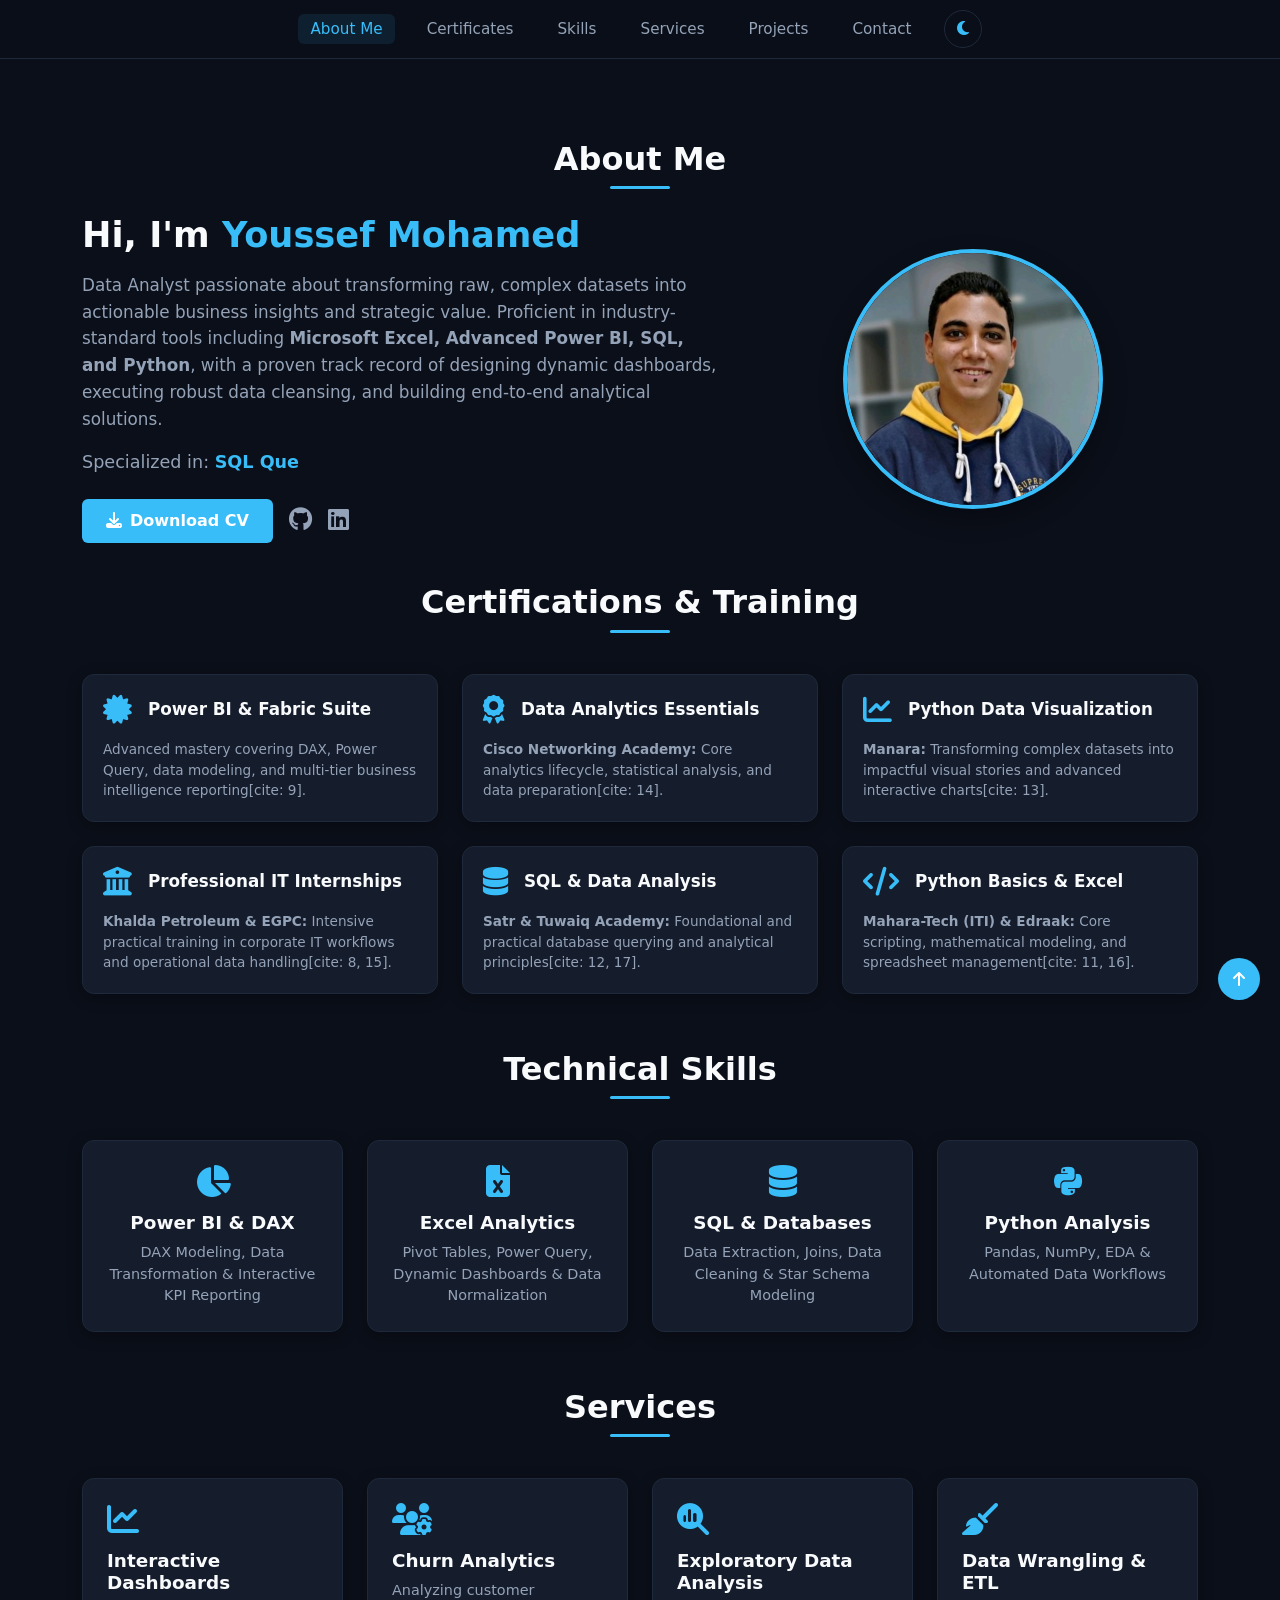
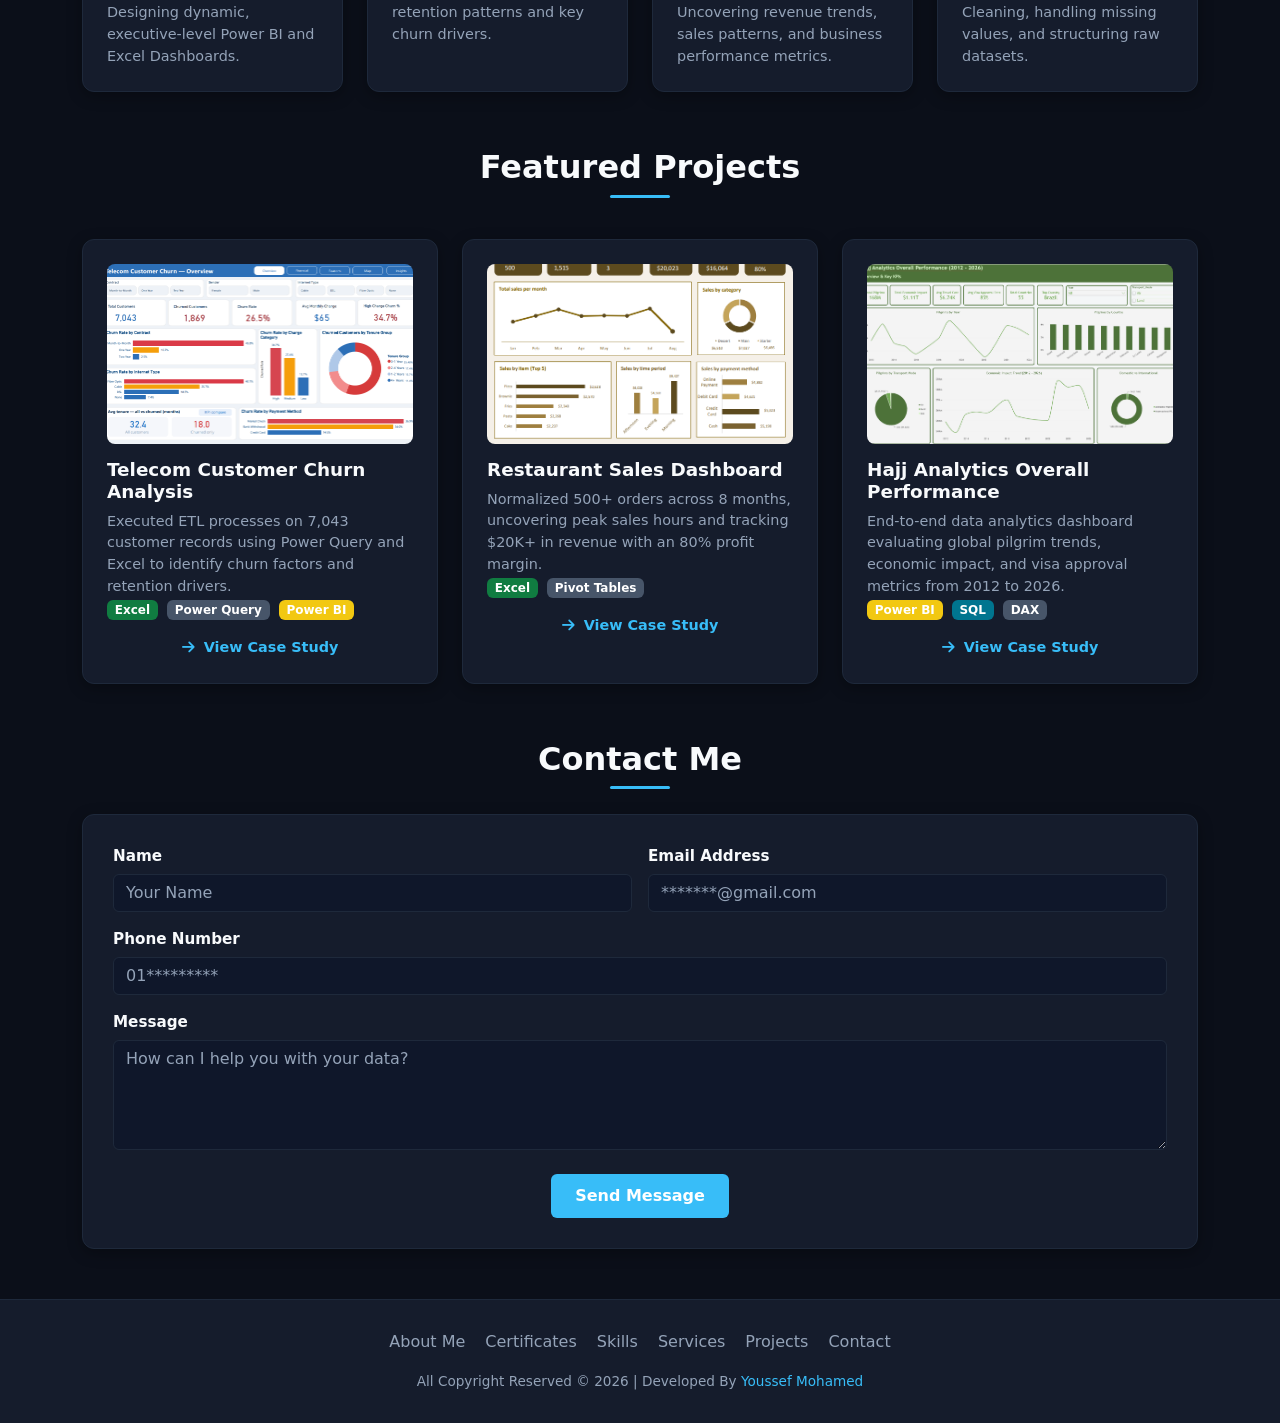
==== index.html @ 967042ee "Update index.html" ====
<!DOCTYPE html>
<html lang="en">
<head>
    <meta charset="UTF-8">
    <meta name="viewport" content="width=device-width, initial-scale=1.0">
    <title>Youssef Mohamed | Data Analyst Portfolio</title>
    <link rel="stylesheet" href="style.css">
    <link rel="stylesheet" href="all.min-new.css">
    <link rel='stylesheet' href='https://cdnjs.cloudflare.com/ajax/libs/bootstrap/5.3.3/css/bootstrap.min.css'>
    <link rel='stylesheet' href='https://cdnjs.cloudflare.com/ajax/libs/font-awesome/6.5.2/css/all.min.css'>
    <link rel="preconnect" href="https://fonts.googleapis.com">
    <link rel="preconnect" href="https://fonts.gstatic.com" crossorigin>
    <link href="https://fonts.googleapis.com/css2?family=Poppins:wght@300;400;600;700&family=Ubuntu:wght@400;500;700&display=swap" rel="stylesheet">
    <link rel="icon" href="images/youssef.jpg">
    <link href="https://unpkg.com/aos@2.3.1/dist/aos.css" rel="stylesheet">
</head>
<body>
    <div class="loading">
        <div class="spinner"></div>
    </div>
    
    <a id="scroll_top" href="#!"><i class="fa-solid fa-arrow-up"></i></a>

    <nav class="nav-header">
        <div class="nav-container">
            <ul>
                <li><a href="#who_am_i_text" class="active who_am_i">About Me</a></li>
                <li><a href="#certificates_text" class="cert_nav">Certificates</a></li>
                <li><a href="#skills_text" class="skills_nav">Skills</a></li>
                <li><a href="#services_text" class="services">Services</a></li>
                <li><a href="#projects_text" class="projects_nav">Projects</a></li>
                <li><a href="#contact_text" class="contact">Contact</a></li>
                <li>
                    <button id="theme-toggle" class="theme-toggle-btn" aria-label="Toggle Theme">
                        <i class="fa-solid fa-moon" id="theme-icon"></i>
                    </button>
                </li>
            </ul>
        </div>
    </nav>

    <div class="container main-content">
        <h2 class="heading_text" id="who_am_i_text" data-aos="fade-down">About Me</h2> 
        <div class="row main align-items-center my-4">
            <div class="col-lg-7 col-md-6" data-aos="fade-right">
                <h3 class="hero-title">Hi, I'm <span class="highlight">Youssef Mohamed</span></h3>
                <p class="hero-desc">
                    Data Analyst passionate about transforming raw, complex datasets into actionable business insights and strategic value. 
                    Proficient in industry-standard tools including <strong>Microsoft Excel, Advanced Power BI, SQL, and Python</strong>, with a proven track record of designing dynamic dashboards, executing robust data cleansing, and building end-to-end analytical solutions.
                </p>
                <div class="typing-container mb-4">
                    <span>Specialized in: </span><span class="TypedText"></span><span class="TypeCursor">&nbsp;</span>
                </div>

                <div class="d-flex align-items-center gap-3 flex-wrap">
                    <a href="Files/Youssef_Mohamed_Data_Analyst_CV.pdf" download class="submit-btn text-decoration-none d-inline-block text-center">
                        <i class="fa-solid fa-download me-2"></i>Download CV
                    </a>
                    <a href="https://github.com/Youssefmohamed18" target="_blank" class="social-link-btn" title="GitHub Profile">
                        <i class="fa-brands fa-github fs-4"></i>
                    </a>
                    <a href="https://www.linkedin.com/in/youssef-mohamed00/" target="_blank" class="social-link-btn" title="LinkedIn Profile">
                        <i class="fa-brands fa-linkedin fs-4"></i>
                    </a>
                </div>
            </div>
            <div class="col-lg-5 col-md-6 text-center mt-4 mt-md-0" data-aos="fade-left">
                <div class="profile-img-container">
                    <img src="images/youssef.jpg" alt="Youssef Mohamed - Data Analyst" class="profile-img">
                </div>
            </div>
        </div>

        <!-- Certifications & Training Section -->
        <h2 class="heading_text" id="certificates_text" data-aos="fade-down">Certifications & Training</h2>
        <div class="row cert_section g-4 py-3" data-aos="fade-up">
            <div class="col-md-4 col-sm-6">
                <div class="custom-card cert-card">
                    <div class="d-flex align-items-center mb-3">
                        <i class="fa-solid fa-certificate cert-icon me-3"></i>
                        <h4 class="m-0">Power BI & Fabric Suite</h4>
                    </div>
                    <p>Advanced mastery covering DAX, Power Query, data modeling, and multi-tier business intelligence reporting[cite: 9].</p>
                </div>
            </div>
            <div class="col-md-4 col-sm-6">
                <div class="custom-card cert-card">
                    <div class="d-flex align-items-center mb-3">
                        <i class="fa-solid fa-award cert-icon me-3"></i>
                        <h4 class="m-0">Data Analytics Essentials</h4>
                    </div>
                    <p><strong>Cisco Networking Academy:</strong> Core analytics lifecycle, statistical analysis, and data preparation[cite: 14].</p>
                </div>
            </div>
            <div class="col-md-4 col-sm-6">
                <div class="custom-card cert-card">
                    <div class="d-flex align-items-center mb-3">
                        <i class="fa-solid fa-chart-line cert-icon me-3"></i>
                        <h4 class="m-0">Python Data Visualization</h4>
                    </div>
                    <p><strong>Manara:</strong> Transforming complex datasets into impactful visual stories and advanced interactive charts[cite: 13].</p>
                </div>
            </div>
            <div class="col-md-4 col-sm-6">
                <div class="custom-card cert-card">
                    <div class="d-flex align-items-center mb-3">
                        <i class="fa-solid fa-building-columns cert-icon me-3"></i>
                        <h4 class="m-0">Professional IT Internships</h4>
                    </div>
                    <p><strong>Khalda Petroleum & EGPC:</strong> Intensive practical training in corporate IT workflows and operational data handling[cite: 8, 15].</p>
                </div>
            </div>
            <div class="col-md-4 col-sm-6">
                <div class="custom-card cert-card">
                    <div class="d-flex align-items-center mb-3">
                        <i class="fa-solid fa-database cert-icon me-3"></i>
                        <h4 class="m-0">SQL & Data Analysis</h4>
                    </div>
                    <p><strong>Satr & Tuwaiq Academy:</strong> Foundational and practical database querying and analytical principles[cite: 12, 17].</p>
                </div>
            </div>
            <div class="col-md-4 col-sm-6">
                <div class="custom-card cert-card">
                    <div class="d-flex align-items-center mb-3">
                        <i class="fa-solid fa-code cert-icon me-3"></i>
                        <h4 class="m-0">Python Basics & Excel</h4>
                    </div>
                    <p><strong>Mahara-Tech (ITI) & Edraak:</strong> Core scripting, mathematical modeling, and spreadsheet management[cite: 11, 16].</p>
                </div>
            </div>
        </div>

        <h2 class="heading_text" id="skills_text" data-aos="fade-down">Technical Skills</h2>
        <div class="row skills_section g-4 py-3" data-aos="fade-up">
            <div class="col-md-3 col-sm-6">
                <div class="custom-card skill-card text-center">
                    <i class="fa-solid fa-chart-pie skill-icon powerbi-icon"></i>
                    <h4>Power BI & DAX</h4>
                    <p>DAX Modeling, Data Transformation & Interactive KPI Reporting</p>
                </div>
            </div>
            <div class="col-md-3 col-sm-6">
                <div class="custom-card skill-card text-center">
                    <i class="fa-solid fa-file-excel skill-icon excel-icon"></i>
                    <h4>Excel Analytics</h4>
                    <p>Pivot Tables, Power Query, Dynamic Dashboards & Data Normalization</p>
                </div>
            </div>
            <div class="col-md-3 col-sm-6">
                <div class="custom-card skill-card text-center">
                    <i class="fa-solid fa-database skill-icon sql-icon"></i>
                    <h4>SQL & Databases</h4>
                    <p>Data Extraction, Joins, Data Cleaning & Star Schema Modeling</p>
                </div>
            </div>
            <div class="col-md-3 col-sm-6">
                <div class="custom-card skill-card text-center">
                    <i class="fa-brands fa-python skill-icon python-icon"></i>
                    <h4>Python Analysis</h4>
                    <p>Pandas, NumPy, EDA & Automated Data Workflows</p>
                </div>
            </div>
        </div>

        <h2 class="heading_text" id="services_text" data-aos="fade-down">Services</h2>
        <div class="row services_section g-4 py-3" data-aos="fade-up">
            <div class="col-md-6 col-lg-3">
                <div class="custom-card service-card">
                    <i class="fa-solid fa-chart-line service-icon"></i>
                    <h4>Interactive Dashboards</h4>
                    <p>Designing dynamic, executive-level Power BI and Excel Dashboards.</p>
                </div>
            </div>
            <div class="col-md-6 col-lg-3">
                <div class="custom-card service-card">
                    <i class="fa-solid fa-users-gear service-icon"></i>
                    <h4>Churn Analytics</h4>
                    <p>Analyzing customer retention patterns and key churn drivers.</p>
                </div>
            </div>
            <div class="col-md-6 col-lg-3">
                <div class="custom-card service-card">
                    <i class="fa-solid fa-magnifying-glass-chart service-icon"></i>
                    <h4>Exploratory Data Analysis</h4>
                    <p>Uncovering revenue trends, sales patterns, and business performance metrics.</p>
                </div>
            </div>
            <div class="col-md-6 col-lg-3">
                <div class="custom-card service-card">
                    <i class="fa-solid fa-broom service-icon"></i>
                    <h4>Data Wrangling & ETL</h4>
                    <p>Cleaning, handling missing values, and structuring raw datasets.</p>
                </div>
            </div>
        </div>

        <h2 class="heading_text" id="projects_text" data-aos="fade-down">Featured Projects</h2>
        <div class="row projects-container g-4 py-3" data-aos="fade-up">
            <!-- Project 1 -->
            <div class="col-lg-4 col-md-6">
                <div class="custom-card project-card">
                    <div class="project-img-box">
                        <img src="images/Telecom_Dashboard_PowerBI.png" alt="Telecom Churn Dashboard" class="project-img">
                    </div>
                    <div class="project-body">
                        <h4>Telecom Customer Churn Analysis</h4>
                        <p>Executed ETL processes on 7,043 customer records using Power Query and Excel to identify churn factors and retention drivers.</p>
                        <div class="tags mb-3">
                            <span class="badge bg-excel">Excel</span>
                            <span class="badge bg-tech">Power Query</span>
                            <span class="badge bg-powerbi">Power BI</span>
                        </div>
                        <a href="project-telecom.html" class="btn-project w-100 text-center d-block">
                            <i class="fa-solid fa-arrow-right me-1"></i> View Case Study
                        </a>
                    </div>
                </div>
            </div>
            <!-- Project 2 -->
            <div class="col-lg-4 col-md-6">
                <div class="custom-card project-card">
                    <div class="project-img-box">
                        <img src="images/Restaurant_dashboard.png" alt="Restaurant Sales Optimization" class="project-img">
                    </div>
                    <div class="project-body">
                        <h4>Restaurant Sales Dashboard</h4>
                        <p>Normalized 500+ orders across 8 months, uncovering peak sales hours and tracking $20K+ in revenue with an 80% profit margin.</p>
                        <div class="tags mb-3">
                            <span class="badge bg-excel">Excel</span>
                            <span class="badge bg-tech">Pivot Tables</span>
                        </div>
                        <a href="project-restaurant.html" class="btn-project w-100 text-center d-block">
                            <i class="fa-solid fa-arrow-right me-1"></i> View Case Study
                        </a>
                    </div>
                </div>
            </div>
            <!-- Project 3 -->
            <div class="col-lg-4 col-md-6">
                <div class="custom-card project-card">
                    <div class="project-img-box">
                        <img src="images/Overview_Page.png" alt="Hajj Analytics Dashboard" class="project-img">
                    </div>
                    <div class="project-body">
                        <h4>Hajj Analytics Overall Performance</h4>
                        <p>End-to-end data analytics dashboard evaluating global pilgrim trends, economic impact, and visa approval metrics from 2012 to 2026.</p>
                        <div class="tags mb-3">
                            <span class="badge bg-powerbi">Power BI</span>
                            <span class="badge bg-sql">SQL</span>
                            <span class="badge bg-tech">DAX</span>
                        </div>
                        <a href="project-hajj.html" class="btn-project w-100 text-center d-block">
                            <i class="fa-solid fa-arrow-right me-1"></i> View Case Study
                        </a>
                    </div>
                </div>
            </div>
        </div>

        <h2 class="heading_text" id="contact_text" data-aos="fade-down">Contact Me</h2>
        <div class="contact-box my-4">
            <form id="contact-form">
                <div class="row g-3">
                    <div class="col-md-6" data-aos="fade-right">
                        <label for="name">Name</label>
                        <input type="text" name="name" id="name" class="form-control custom-input" placeholder="Your Name" required>
                    </div>
                    <div class="col-md-6" data-aos="fade-right">
                        <label for="email">Email Address</label>
                        <input type="email" name="email" id="email" class="form-control custom-input" placeholder="*******@gmail.com" required>
                    </div>
                    <div class="col-12" data-aos="fade-right">
                        <label for="phone">Phone Number</label>
                        <input type="tel" name="phone" id="phone" class="form-control custom-input" placeholder="01*********" required>
                    </div>
                    <div class="col-12" data-aos="fade-right">
                        <label for="message">Message</label>
                        <textarea name="message" id="message" rows="4" class="form-control custom-input" placeholder="How can I help you with your data?" required></textarea>
                    </div>
                    <div class="col-12 text-center mt-4" data-aos="fade-up">
                        <button type="submit" id="submit-btn" class="submit-btn">Send Message</button>
                    </div>
                </div>
                <!-- عنصر رسالة التنبيه -->
                <div id="form-status" class="mt-3 text-center fw-bold" style="display: none;"></div>
            </form>
        </div>
    </div>

    <footer>
        <ul>
            <li><a href="#who_am_i_text" class="who_am_i">About Me</a></li>
            <li><a href="#certificates_text" class="cert_nav">Certificates</a></li>
            <li><a href="#skills_text" class="skills_nav">Skills</a></li>
            <li><a href="#services_text" class="services">Services</a></li>
            <li><a href="#projects_text" class="projects_nav">Projects</a></li>
            <li><a href="#contact_text" class="contact">Contact</a></li>
        </ul>
        <span>All Copyright Reserved ©️ 2026 | Developed By <a href="https://github.com/Youssefmohamed18" target="_blank">Youssef Mohamed</a></span>
    </footer>

    <script src="https://unpkg.com/aos@2.3.1/dist/aos.js"></script>
    <script src='https://cdnjs.cloudflare.com/ajax/libs/jquery/3.6.3/jquery.min.js'></script>
    <script src='https://cdnjs.cloudflare.com/ajax/libs/bootstrap/5.3.3/js/bootstrap.bundle.min.js'></script>
    <script src="script.js"></script>
</body>
</html>
---- style.css ----
/* ==========================================
   Global Reset & CSS Variables (Default: Dark Mode)
   ========================================== */
* {
    margin: 0;
    padding: 0;
    box-sizing: border-box;
}

:root {
    --bg-primary: #0b0f19;
    --bg-card: #151c2c;
    --nav-bg: rgba(11, 15, 25, 0.95);
    --text-primary: #f8fafc;
    --text-secondary: #94a3b8;
    --accent-color: #38bdf8;
    --accent-hover: #0284c7;
    --border-color: #1e293b;
    --input-bg: #0f172a;
    --shadow-color: rgba(0, 0, 0, 0.3);
}

/* Light Mode Overrides */
body.light-mode {
    --bg-primary: #f8fafc;
    --bg-card: #ffffff;
    --nav-bg: rgba(255, 255, 255, 0.95);
    --text-primary: #0f172a;
    --text-secondary: #475569;
    --accent-color: #0284c7;
    --accent-hover: #0369a1;
    --border-color: #e2e8f0;
    --input-bg: #ffffff;
    --shadow-color: rgba(0, 0, 0, 0.08);
}

body {
    background-color: var(--bg-primary) !important;
    color: var(--text-primary) !important;
    font-family: 'Poppins', 'Ubuntu', sans-serif;
    transition: background-color 0.3s ease, color 0.3s ease;
    overflow-x: hidden;
}

/* ==========================================
   Navigation Bar (Fixed & Always Visible)
   ========================================== */
.nav-header {
    position: fixed;
    top: 0;
    left: 0;
    width: 100%;
    z-index: 1000;
    background: var(--nav-bg);
    backdrop-filter: blur(8px);
    border-bottom: 1px solid var(--border-color);
    padding: 10px 0;
}

.nav-container ul {
    display: flex;
    justify-content: center;
    align-items: center;
    list-style: none;
    margin: 0;
    padding: 0;
    gap: 20px;
    flex-wrap: wrap;
}

.nav-container ul li a {
    color: var(--text-secondary);
    text-decoration: none;
    font-weight: 500;
    font-size: 0.95rem;
    padding: 6px 12px;
    border-radius: 6px;
    transition: all 0.3s ease;
}

.nav-container ul li a:hover,
.nav-container ul li a.active {
    color: var(--accent-color);
    background: rgba(56, 189, 248, 0.1);
}

/* Dark Mode Toggle Button */
.theme-toggle-btn {
    background: transparent;
    border: 1px solid var(--border-color);
    color: var(--accent-color);
    padding: 6px 12px;
    border-radius: 50px;
    cursor: pointer;
    transition: all 0.3s ease;
}

.theme-toggle-btn:hover {
    background: var(--border-color);
    transform: scale(1.05);
}

/* ==========================================
   Main Content Layout
   ========================================== */
.main-content {
    padding-top: 100px; /* Offset for fixed navbar */
}

.heading_text {
    color: var(--text-primary) !important;
    font-weight: 700;
    text-align: center;
    margin-top: 40px;
    margin-bottom: 25px;
    position: relative;
}

.heading_text::after {
    content: '';
    display: block;
    width: 60px;
    height: 3px;
    background: var(--accent-color);
    margin: 8px auto 0;
    border-radius: 2px;
}

/* Hero Section */
.hero-title {
    color: var(--text-primary) !important;
    font-size: 2.2rem;
    font-weight: 700;
}

.highlight {
    color: var(--accent-color) !important;
}

.hero-desc {
    color: var(--text-secondary) !important;
    font-size: 1.05rem;
    line-height: 1.6;
    margin-top: 15px;
}

.typing-container {
    color: var(--text-secondary);
    font-size: 1.1rem;
}

.TypedText {
    color: var(--accent-color);
    font-weight: 600;
}

.profile-img-container {
    width: 260px;
    height: 260px;
    margin: 0 auto;
    border-radius: 50%;
    overflow: hidden;
    border: 4px solid var(--accent-color);
    box-shadow: 0 10px 25px var(--shadow-color);
}

.profile-img {
    width: 100%;
    height: 100%;
    object-fit: cover;
}

/* ==========================================
   Cards & Custom Boxes
   ========================================== */
.custom-card {
    background-color: var(--bg-card) !important;
    border: 1px solid var(--border-color) !important;
    border-radius: 12px;
    padding: 24px;
    height: 100%;
    box-shadow: 0 4px 15px var(--shadow-color);
    transition: transform 0.3s ease, border-color 0.3s ease;
}

.custom-card:hover {
    transform: translateY(-5px);
    border-color: var(--accent-color) !important;
}

.custom-card h4 {
    color: var(--text-primary) !important;
    margin-top: 12px;
    font-size: 1.15rem;
    font-weight: 600;
}

.custom-card p {
    color: var(--text-secondary) !important;
    font-size: 0.9rem;
    line-height: 1.5;
    margin-bottom: 0;
}

.skill-icon, .service-icon {
    font-size: 2rem;
    color: var(--accent-color);
}

/* Badges & Buttons */
.badge {
    padding: 6px 10px;
    border-radius: 4px;
    font-weight: 500;
    font-size: 0.75rem;
    margin-right: 4px;
}

.bg-excel { background-color: #107c41; color: #fff; }
.bg-powerbi { background-color: #f2c811; color: #000; }
.bg-sql { background-color: #00758f; color: #fff; }
.bg-tech { background-color: #475569; color: #fff; }

.submit-btn {
    background-color: var(--accent-color);
    color: #ffffff !important;
    border: none;
    padding: 10px 24px;
    border-radius: 6px;
    font-weight: 600;
    cursor: pointer;
    transition: background 0.3s ease;
}

.submit-btn:hover {
    background-color: var(--accent-hover);
}

.btn-project {
    display: inline-block;
    color: var(--accent-color);
    text-decoration: none;
    font-weight: 600;
    font-size: 0.9rem;
    margin-top: 10px;
    transition: color 0.3s ease;
}

.btn-project:hover {
    color: var(--accent-hover);
}

.social-link-btn {
    color: var(--text-secondary);
    transition: color 0.3s ease;
}

.social-link-btn:hover {
    color: var(--accent-color);
}

/* Project Image Box */
.project-img-box {
    width: 100%;
    height: 180px;
    border-radius: 8px;
    overflow: hidden;
    margin-bottom: 15px;
}

.project-img {
    width: 100%;
    height: 100%;
    object-fit: cover;
}

/* ==========================================
   Contact Form Section
   ========================================== */
.contact-box {
    background-color: var(--bg-card) !important;
    border: 1px solid var(--border-color) !important;
    border-radius: 12px;
    padding: 30px;
    box-shadow: 0 4px 15px var(--shadow-color);
}

.contact-box label {
    color: var(--text-primary) !important;
    font-weight: 600;
    font-size: 0.95rem;
    margin-bottom: 6px;
    display: block;
}

.custom-input {
    background-color: var(--input-bg) !important;
    color: var(--text-primary) !important;
    border: 1px solid var(--border-color) !important;
    padding: 10px 14px;
    border-radius: 6px;
}

.custom-input::placeholder {
    color: var(--text-secondary) !important;
    opacity: 0.7;
}

.custom-input:focus {
    border-color: var(--accent-color) !important;
    box-shadow: 0 0 0 0.2rem rgba(56, 189, 248, 0.15) !important;
}

/* ==========================================
   Footer & Scroll Top
   ========================================== */
footer {
    background-color: var(--bg-card);
    border-top: 1px solid var(--border-color);
    padding: 30px 15px;
    text-align: center;
    margin-top: 50px;
}

footer ul {
    list-style: none;
    display: flex;
    justify-content: center;
    gap: 20px;
    margin-bottom: 15px;
    padding: 0;
    flex-wrap: wrap;
}

footer ul a {
    color: var(--text-secondary);
    text-decoration: none;
}

footer span {
    color: var(--text-secondary);
    font-size: 0.85rem;
}

footer span a {
    color: var(--accent-color);
    text-decoration: none;
}

#scroll_top {
    position: fixed;
    right: 20px;
    bottom: -100px;
    background-color: var(--accent-color);
    color: #fff;
    width: 42px;
    height: 42px;
    border-radius: 50%;
    display: flex;
    align-items: center;
    justify-content: center;
    cursor: pointer;
    z-index: 999;
    transition: all 0.3s ease;
    text-decoration: none;
}

#scroll_top.show {
    bottom: 25px;
}

/* ==========================================
   Custom CSS Loading Screen & Spinner
   ========================================== */
.loading {
    position: fixed;
    top: 0;
    left: 0;
    width: 100vw;
    height: 100vh;
    background-color: var(--bg-primary);
    display: flex;
    justify-content: center;
    align-items: center;
    z-index: 9999;
    transition: opacity 0.5s ease, visibility 0.5s ease;
}

.loading.hidden {
    opacity: 0;
    visibility: hidden;
}

/* حركة الدوران للـ Spinner */
.spinner {
    width: 55px;
    height: 55px;
    border: 4px solid var(--border-color);
    border-top: 4px solid var(--accent-color);
    border-radius: 50%;
    animation: spin 0.9s linear infinite;
}

@keyframes spin {
    0% {
        transform: rotate(0deg);
    }
    100% {
        transform: rotate(360deg);
    }
}

/* Carousel Thumbnails Custom Styling */
.carousel-item img {
    max-height: 550px;
    object-fit: contain;
}

.carousel-thumb {
    opacity: 0.6;
    transition: all 0.3s ease;
    border: 2px solid transparent !important;
}

.carousel-thumb:hover, .carousel-thumb.active {
    opacity: 1;
    border-color: var(--accent-color) !important;
    transform: scale(1.05);
}

.carousel-control-prev, .carousel-control-next {
    width: 8%;
    background-color: rgba(0, 0, 0, 0.4);
    border-radius: 8px;
    height: 50px;
    top: 50%;
    transform: translateY(-50%);
}

/* ==========================================
   Certifications Section Styling
   ========================================== */
.cert-card {
    background-color: var(--bg-card) !important;
    border: 1px solid var(--border-color) !important;
    border-radius: 12px;
    padding: 20px;
    height: 100%;
    box-shadow: 0 4px 15px var(--shadow-color);
    transition: transform 0.3s ease, border-color 0.3s ease;
}

.cert-card:hover {
    transform: translateY(-5px);
    border-color: var(--accent-color) !important;
}

.cert-icon {
    font-size: 1.8rem;
    color: var(--accent-color);
}

.cert-card h4 {
    color: var(--text-primary) !important;
    font-size: 1.05rem;
    font-weight: 600;
}

.cert-card p {
    color: var(--text-secondary) !important;
    font-size: 0.85rem;
    line-height: 1.5;
    margin-bottom: 0;
}
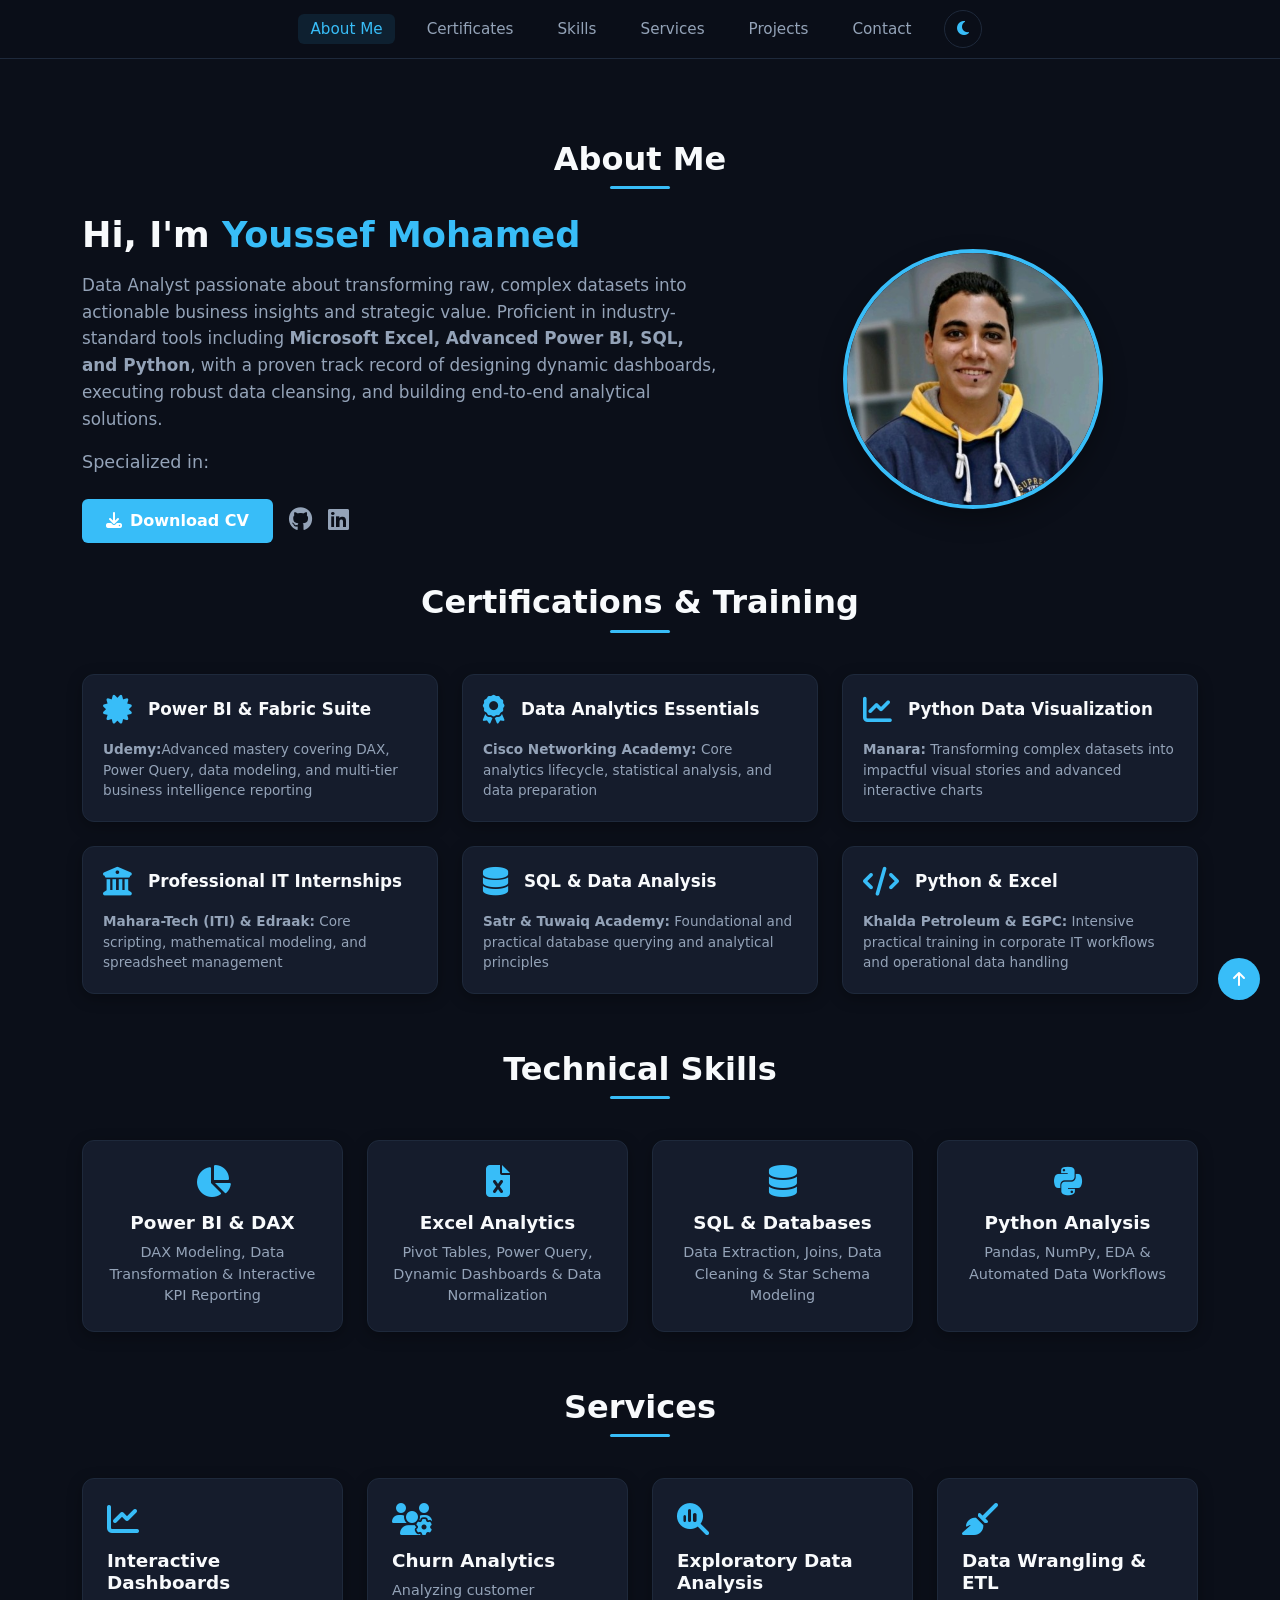
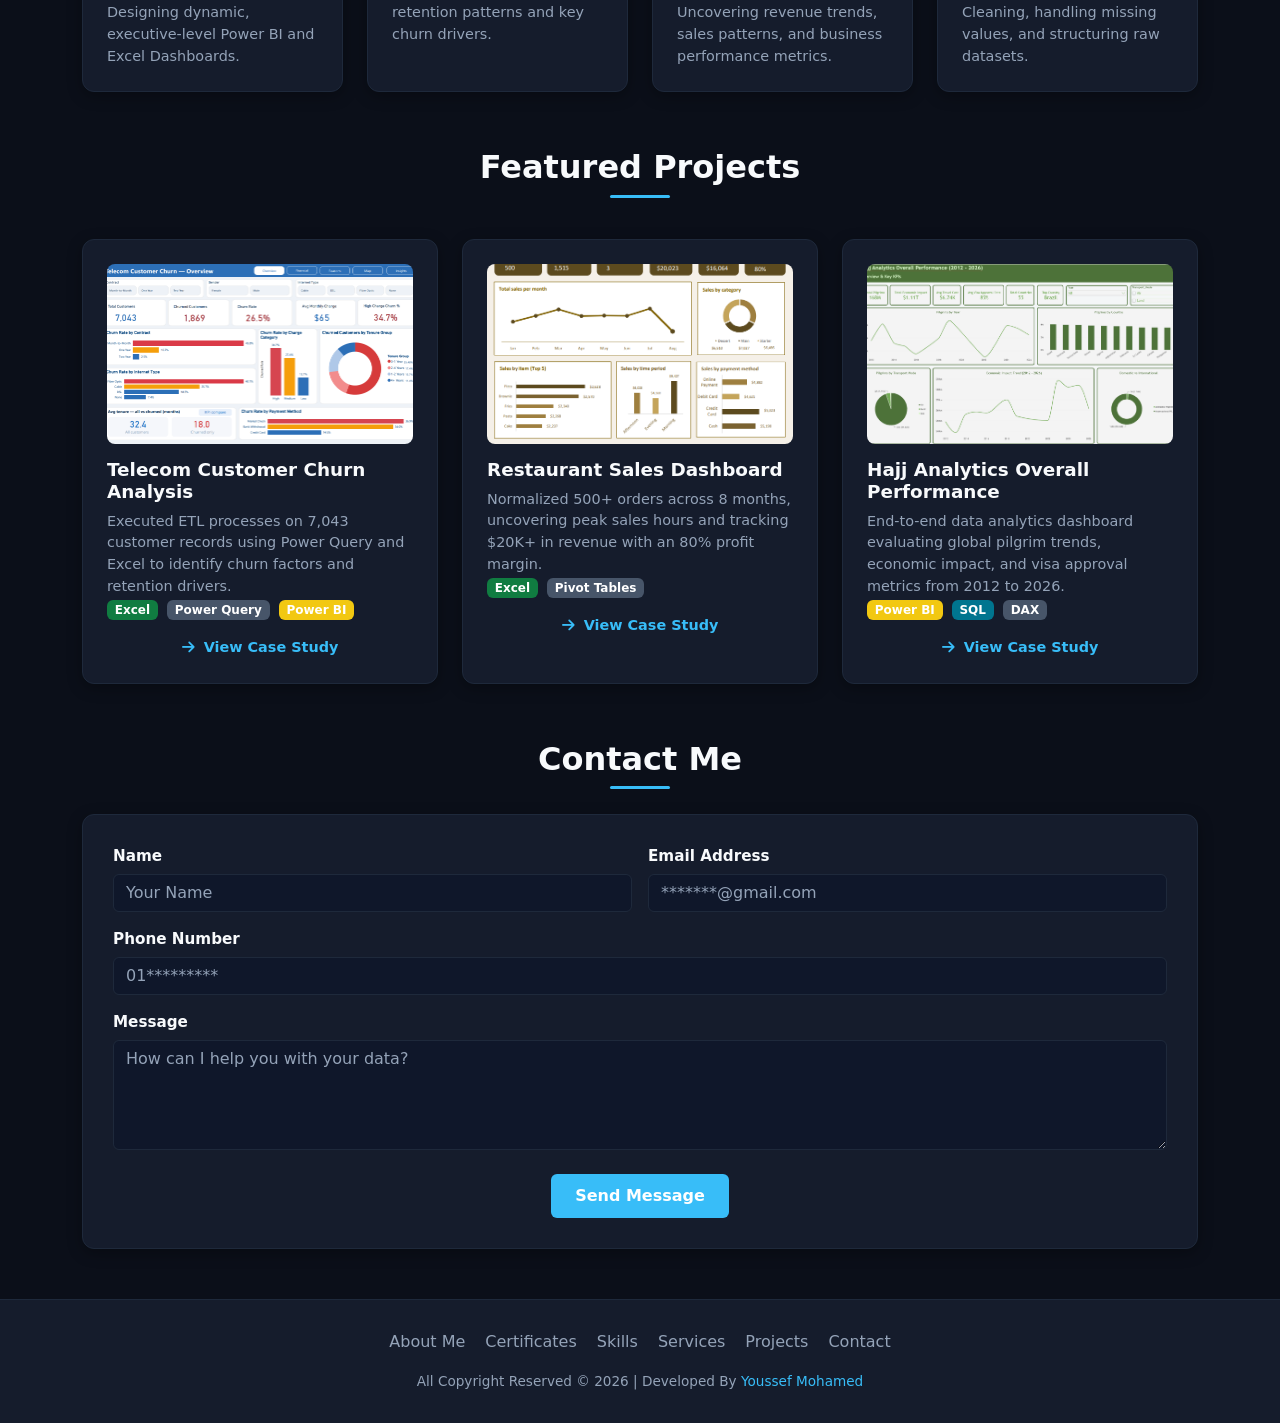
==== commit 73bc623d: "Update print statement from 'Hello' to 'Goodbye'" ====
--- a/index.html
+++ b/index.html
@@ -80,7 +80,7 @@
                         <i class="fa-solid fa-certificate cert-icon me-3"></i>
                         <h4 class="m-0">Power BI & Fabric Suite</h4>
                     </div>
-                    <p>Advanced mastery covering DAX, Power Query, data modeling, and multi-tier business intelligence reporting[cite: 9].</p>
+                    <p><strong>Udemy:</strong>Advanced mastery covering DAX, Power Query, data modeling, and multi-tier business intelligence reporting</p>
                 </div>
             </div>
             <div class="col-md-4 col-sm-6">
@@ -89,7 +89,7 @@
                         <i class="fa-solid fa-award cert-icon me-3"></i>
                         <h4 class="m-0">Data Analytics Essentials</h4>
                     </div>
-                    <p><strong>Cisco Networking Academy:</strong> Core analytics lifecycle, statistical analysis, and data preparation[cite: 14].</p>
+                    <p><strong>Cisco Networking Academy:</strong> Core analytics lifecycle, statistical analysis, and data preparation</p>
                 </div>
             </div>
             <div class="col-md-4 col-sm-6">
@@ -98,7 +98,7 @@
                         <i class="fa-solid fa-chart-line cert-icon me-3"></i>
                         <h4 class="m-0">Python Data Visualization</h4>
                     </div>
-                    <p><strong>Manara:</strong> Transforming complex datasets into impactful visual stories and advanced interactive charts[cite: 13].</p>
+                    <p><strong>Manara:</strong> Transforming complex datasets into impactful visual stories and advanced interactive charts</p>
                 </div>
             </div>
             <div class="col-md-4 col-sm-6">
@@ -107,7 +107,7 @@
                         <i class="fa-solid fa-building-columns cert-icon me-3"></i>
                         <h4 class="m-0">Professional IT Internships</h4>
                     </div>
-                    <p><strong>Khalda Petroleum & EGPC:</strong> Intensive practical training in corporate IT workflows and operational data handling[cite: 8, 15].</p>
+                    <p><strong>Mahara-Tech (ITI) & Edraak:</strong> Core scripting, mathematical modeling, and spreadsheet management</p>
                 </div>
             </div>
             <div class="col-md-4 col-sm-6">
@@ -116,16 +116,17 @@
                         <i class="fa-solid fa-database cert-icon me-3"></i>
                         <h4 class="m-0">SQL & Data Analysis</h4>
                     </div>
-                    <p><strong>Satr & Tuwaiq Academy:</strong> Foundational and practical database querying and analytical principles[cite: 12, 17].</p>
+                    <p><strong>Satr & Tuwaiq Academy:</strong> Foundational and practical database querying and analytical principles</p>
                 </div>
             </div>
             <div class="col-md-4 col-sm-6">
                 <div class="custom-card cert-card">
                     <div class="d-flex align-items-center mb-3">
                         <i class="fa-solid fa-code cert-icon me-3"></i>
-                        <h4 class="m-0">Python Basics & Excel</h4>
-                    </div>
-                    <p><strong>Mahara-Tech (ITI) & Edraak:</strong> Core scripting, mathematical modeling, and spreadsheet management[cite: 11, 16].</p>
+                        <h4 class="m-0">Python & Excel</h4>
+                    </div>
+                    <p><strong>Khalda Petroleum & EGPC:</strong> Intensive practical training in corporate IT workflows and operational data handling</p>
+
                 </div>
             </div>
         </div>
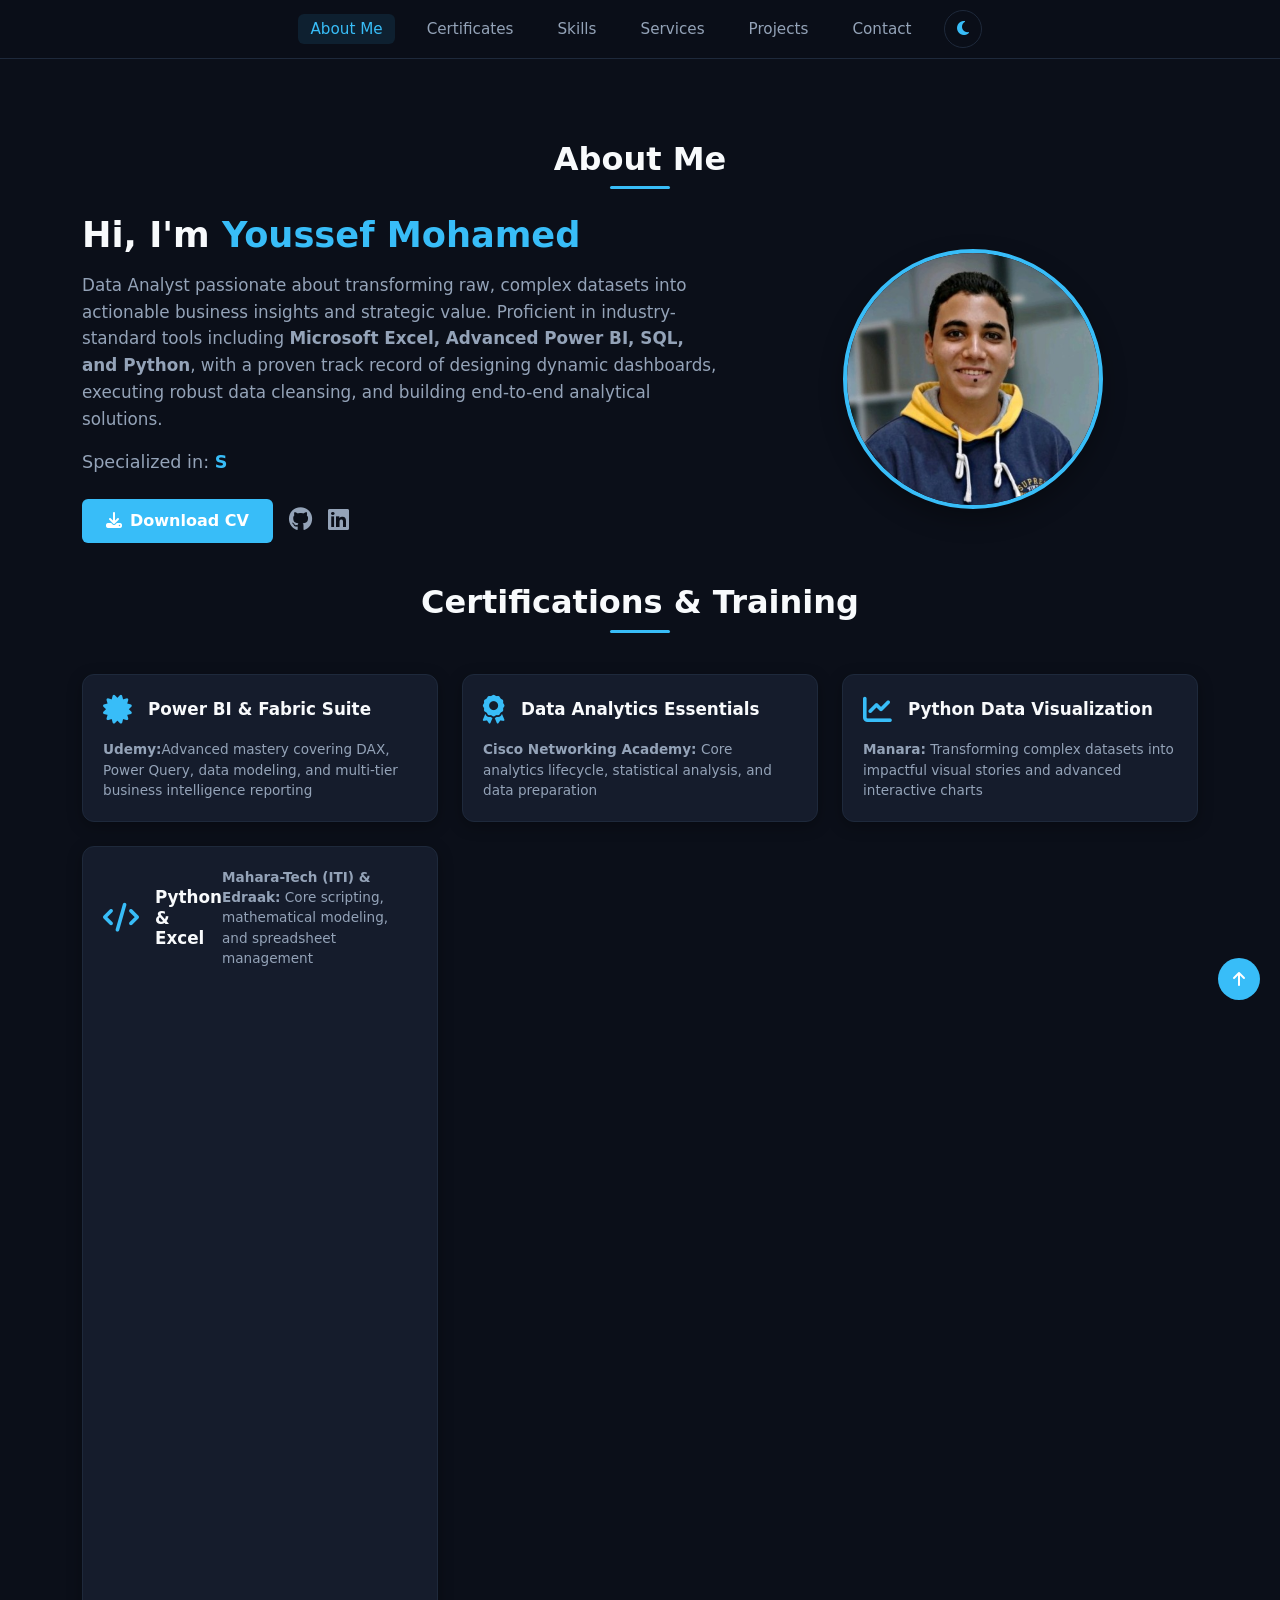
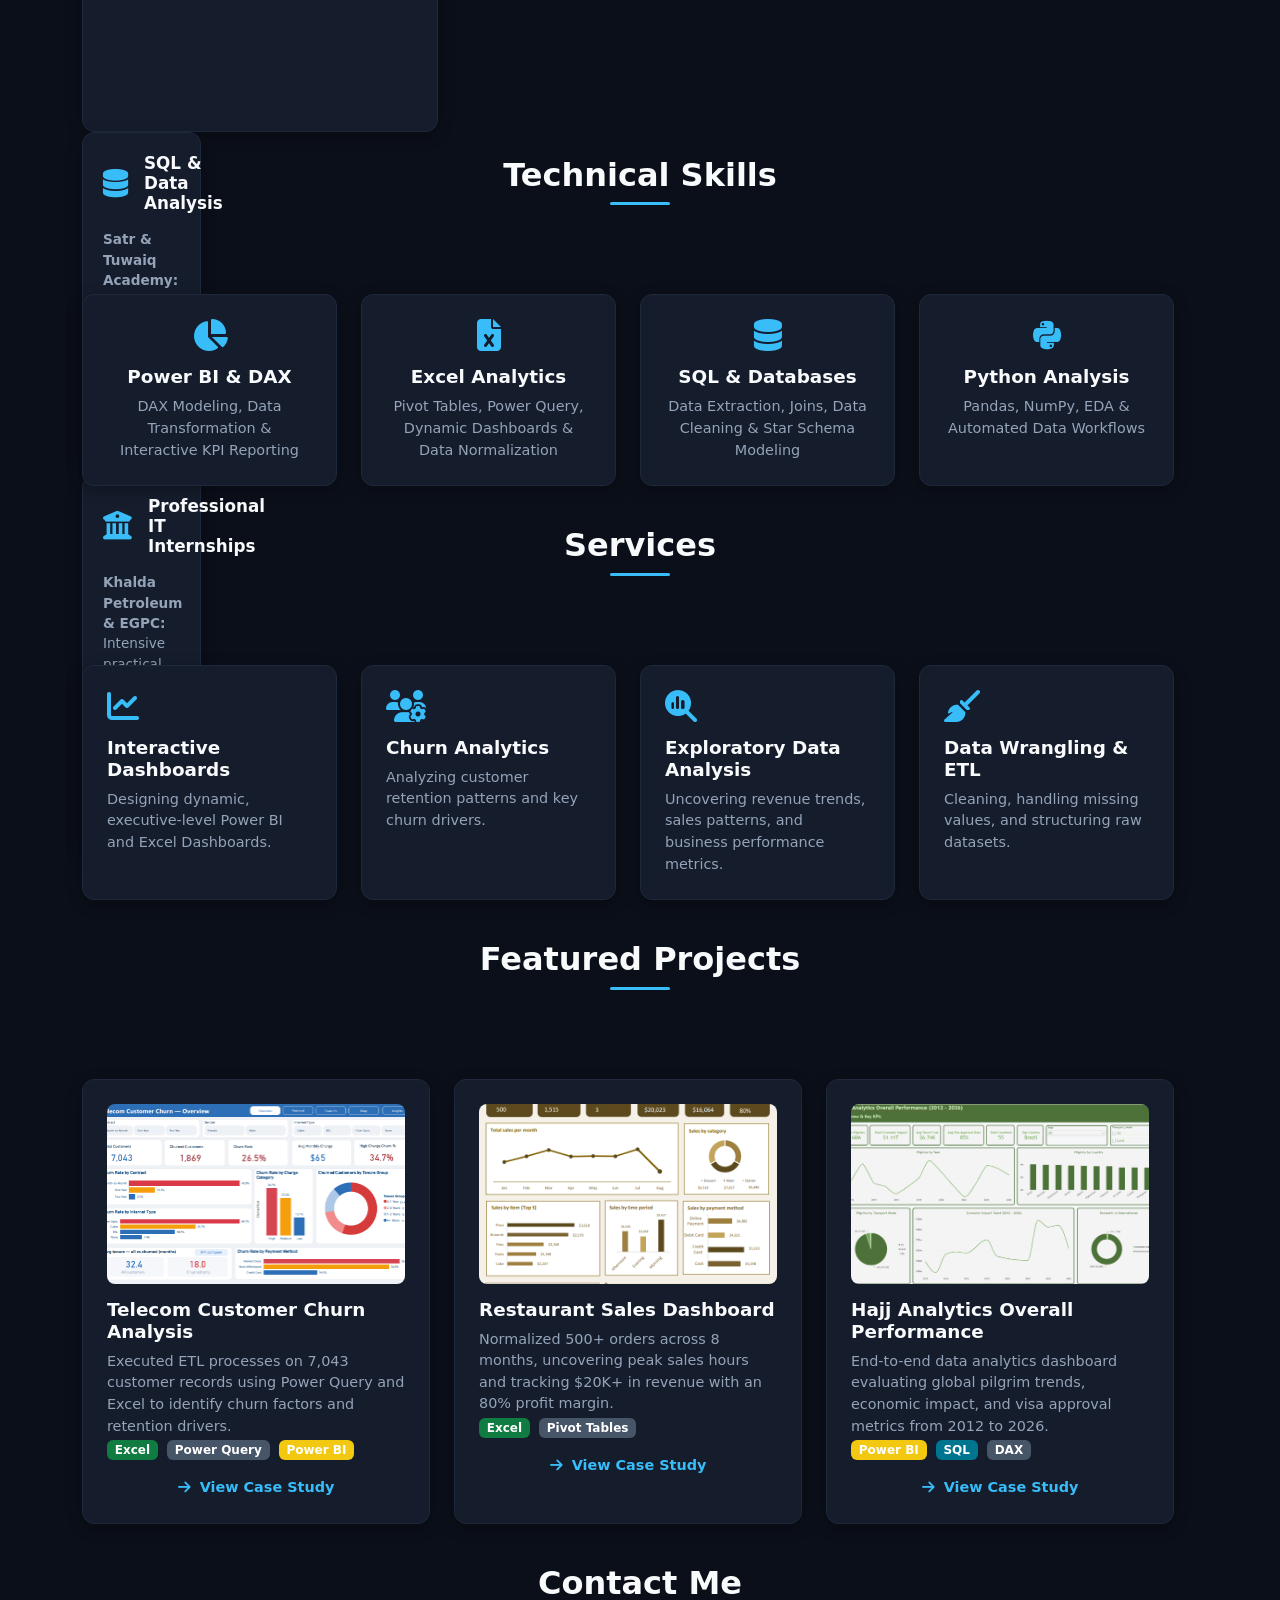
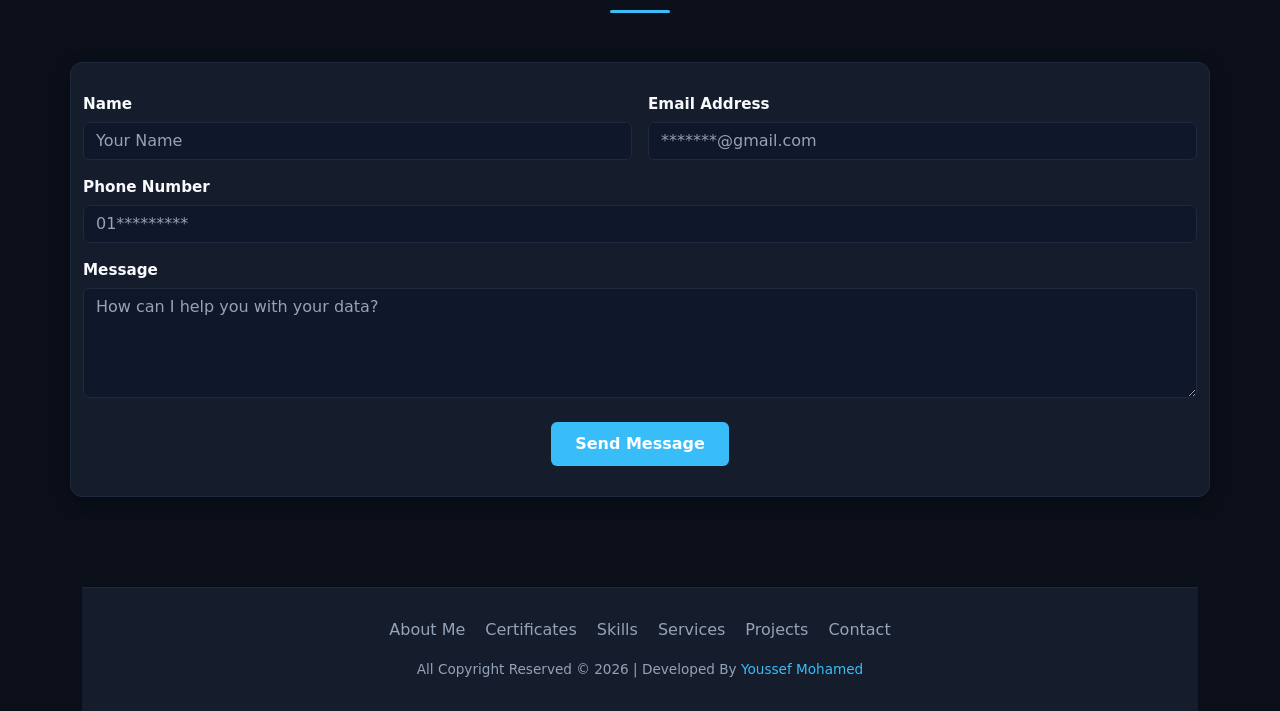
==== commit b3427bc7: "Update print statement from 'Hello' to 'Goodbye'" ====
--- a/index.html
+++ b/index.html
@@ -101,29 +101,28 @@
                     <p><strong>Manara:</strong> Transforming complex datasets into impactful visual stories and advanced interactive charts</p>
                 </div>
             </div>
+              <div class="col-md-4 col-sm-6">
+                <div class="custom-card cert-card">
+                    <div class="d-flex align-items-center mb-3">
+                        <i class="fa-solid fa-code cert-icon me-3"></i>
+                        <h4 class="m-0">Python & Excel</h4>
+                    <p><strong>Mahara-Tech (ITI) & Edraak:</strong> Core scripting, mathematical modeling, and spreadsheet management</p>
+                </div>
+            </div>
+            <div class="col-md-4 col-sm-6">
+                <div class="custom-card cert-card">
+                    <div class="d-flex align-items-center mb-3">
+                        <i class="fa-solid fa-database cert-icon me-3"></i>
+                        <h4 class="m-0">SQL & Data Analysis</h4>
+                    </div>
+                    <p><strong>Satr & Tuwaiq Academy:</strong> Foundational and practical database querying and analytical principles</p>
+                </div>
+            </div>
             <div class="col-md-4 col-sm-6">
                 <div class="custom-card cert-card">
                     <div class="d-flex align-items-center mb-3">
                         <i class="fa-solid fa-building-columns cert-icon me-3"></i>
                         <h4 class="m-0">Professional IT Internships</h4>
-                    </div>
-                    <p><strong>Mahara-Tech (ITI) & Edraak:</strong> Core scripting, mathematical modeling, and spreadsheet management</p>
-                </div>
-            </div>
-            <div class="col-md-4 col-sm-6">
-                <div class="custom-card cert-card">
-                    <div class="d-flex align-items-center mb-3">
-                        <i class="fa-solid fa-database cert-icon me-3"></i>
-                        <h4 class="m-0">SQL & Data Analysis</h4>
-                    </div>
-                    <p><strong>Satr & Tuwaiq Academy:</strong> Foundational and practical database querying and analytical principles</p>
-                </div>
-            </div>
-            <div class="col-md-4 col-sm-6">
-                <div class="custom-card cert-card">
-                    <div class="d-flex align-items-center mb-3">
-                        <i class="fa-solid fa-code cert-icon me-3"></i>
-                        <h4 class="m-0">Python & Excel</h4>
                     </div>
                     <p><strong>Khalda Petroleum & EGPC:</strong> Intensive practical training in corporate IT workflows and operational data handling</p>
 
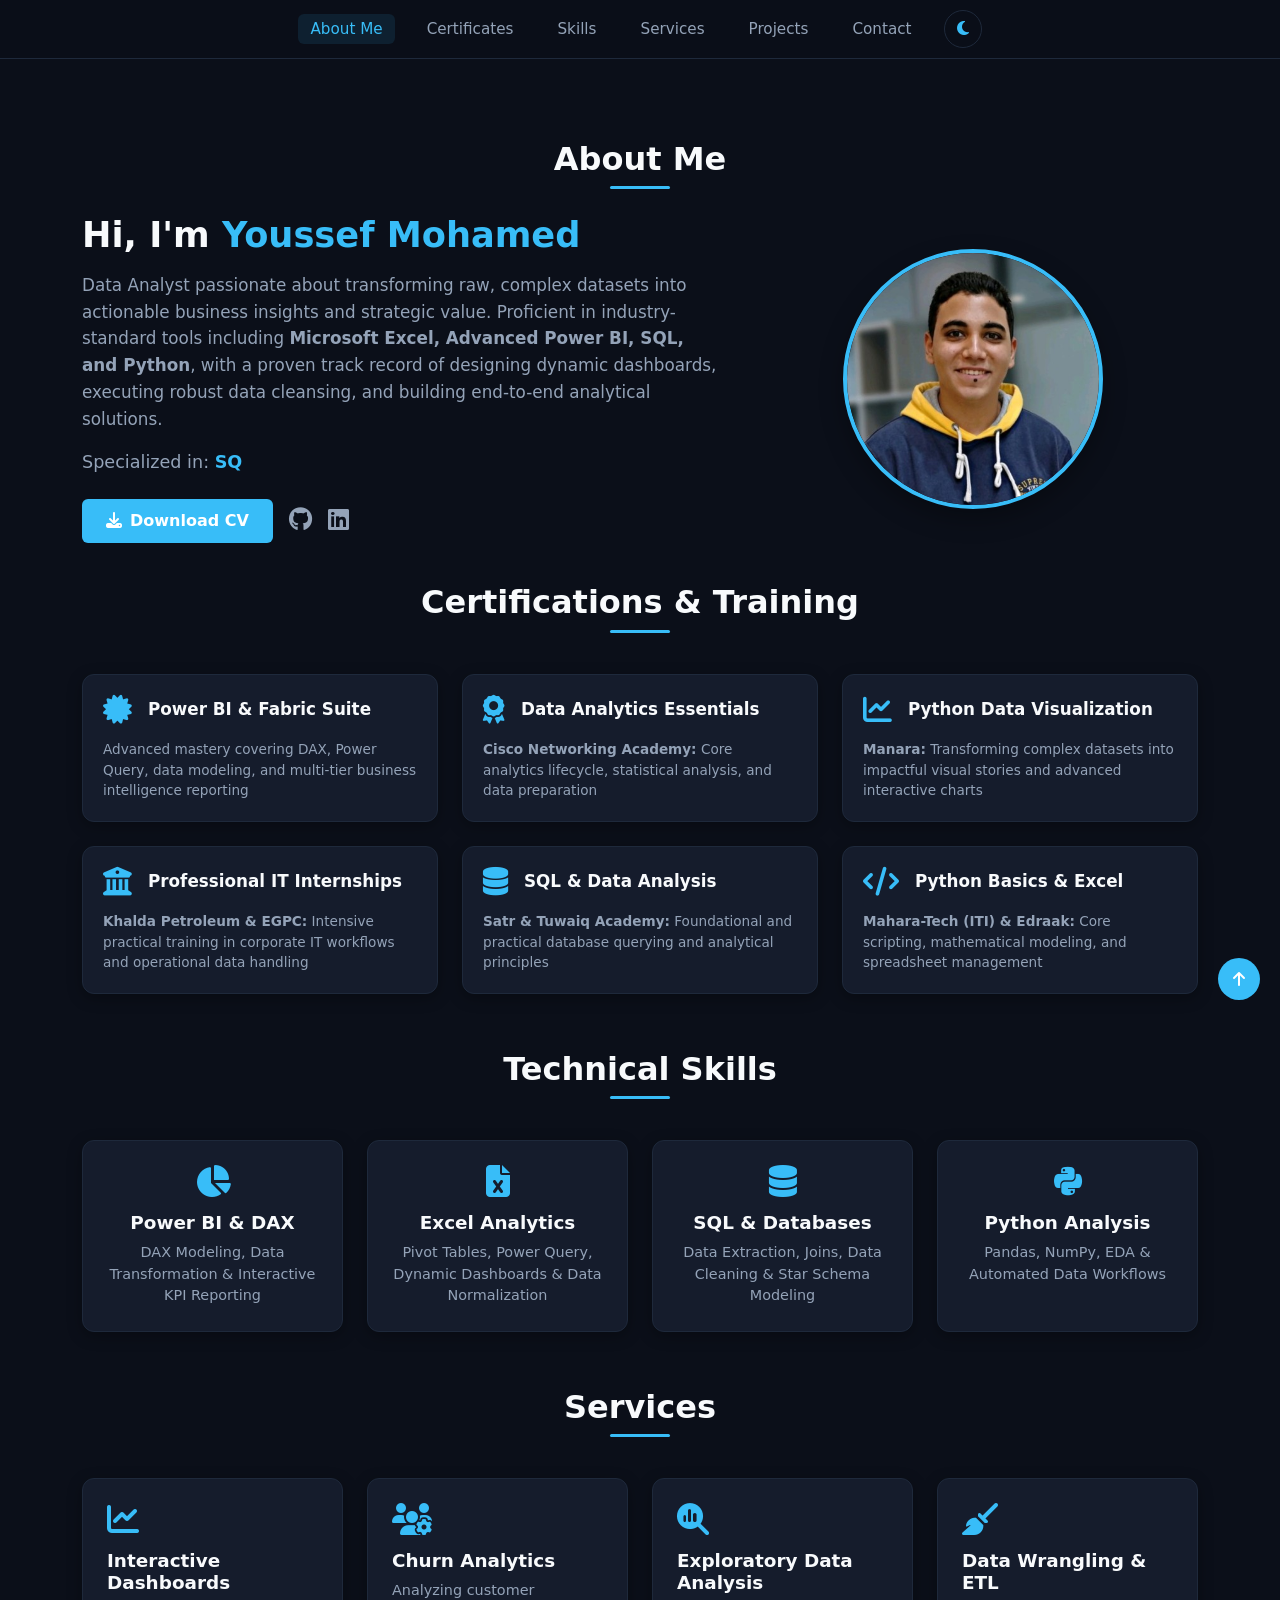
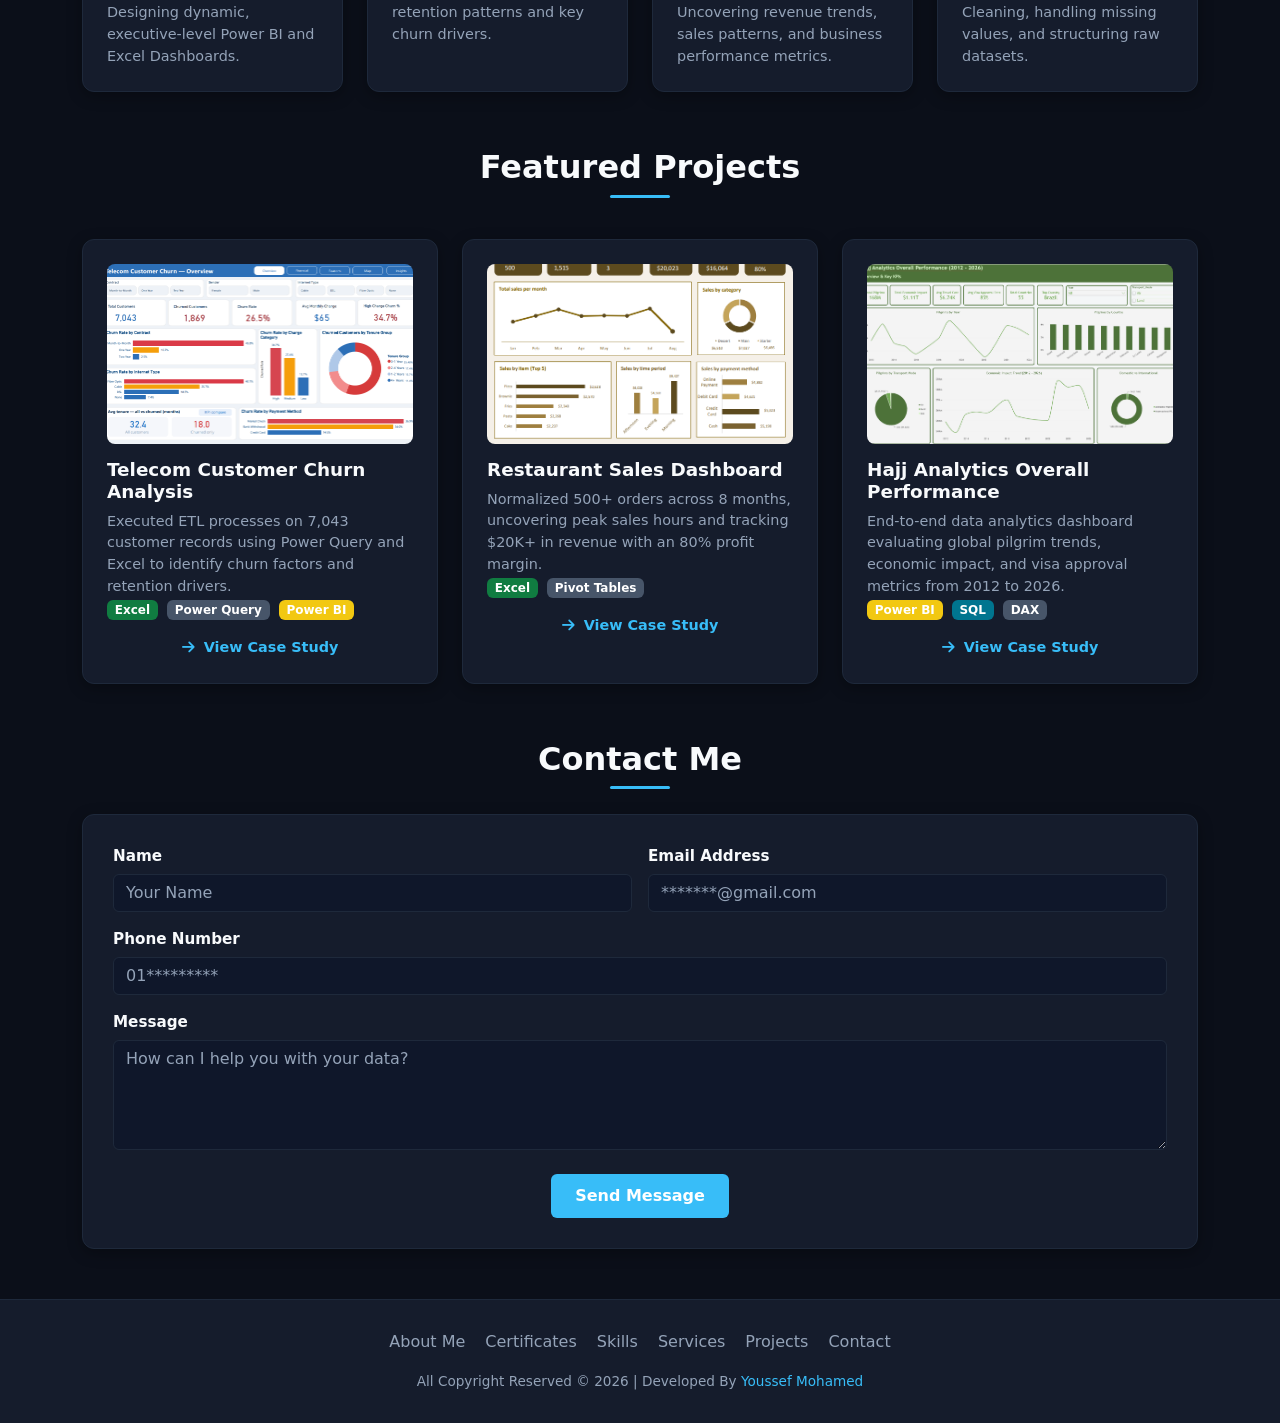
==== commit 631ceea8: "Update print statement from 'Hello' to 'Goodbye'" ====
--- a/index.html
+++ b/index.html
@@ -80,7 +80,7 @@
                         <i class="fa-solid fa-certificate cert-icon me-3"></i>
                         <h4 class="m-0">Power BI & Fabric Suite</h4>
                     </div>
-                    <p><strong>Udemy:</strong>Advanced mastery covering DAX, Power Query, data modeling, and multi-tier business intelligence reporting</p>
+                    <p>Advanced mastery covering DAX, Power Query, data modeling, and multi-tier business intelligence reporting</p>
                 </div>
             </div>
             <div class="col-md-4 col-sm-6">
@@ -101,12 +101,13 @@
                     <p><strong>Manara:</strong> Transforming complex datasets into impactful visual stories and advanced interactive charts</p>
                 </div>
             </div>
-              <div class="col-md-4 col-sm-6">
-                <div class="custom-card cert-card">
-                    <div class="d-flex align-items-center mb-3">
-                        <i class="fa-solid fa-code cert-icon me-3"></i>
-                        <h4 class="m-0">Python & Excel</h4>
-                    <p><strong>Mahara-Tech (ITI) & Edraak:</strong> Core scripting, mathematical modeling, and spreadsheet management</p>
+            <div class="col-md-4 col-sm-6">
+                <div class="custom-card cert-card">
+                    <div class="d-flex align-items-center mb-3">
+                        <i class="fa-solid fa-building-columns cert-icon me-3"></i>
+                        <h4 class="m-0">Professional IT Internships</h4>
+                    </div>
+                    <p><strong>Khalda Petroleum & EGPC:</strong> Intensive practical training in corporate IT workflows and operational data handling</p>
                 </div>
             </div>
             <div class="col-md-4 col-sm-6">
@@ -121,11 +122,10 @@
             <div class="col-md-4 col-sm-6">
                 <div class="custom-card cert-card">
                     <div class="d-flex align-items-center mb-3">
-                        <i class="fa-solid fa-building-columns cert-icon me-3"></i>
-                        <h4 class="m-0">Professional IT Internships</h4>
-                    </div>
-                    <p><strong>Khalda Petroleum & EGPC:</strong> Intensive practical training in corporate IT workflows and operational data handling</p>
-
+                        <i class="fa-solid fa-code cert-icon me-3"></i>
+                        <h4 class="m-0">Python Basics & Excel</h4>
+                    </div>
+                    <p><strong>Mahara-Tech (ITI) & Edraak:</strong> Core scripting, mathematical modeling, and spreadsheet management</p>
                 </div>
             </div>
         </div>
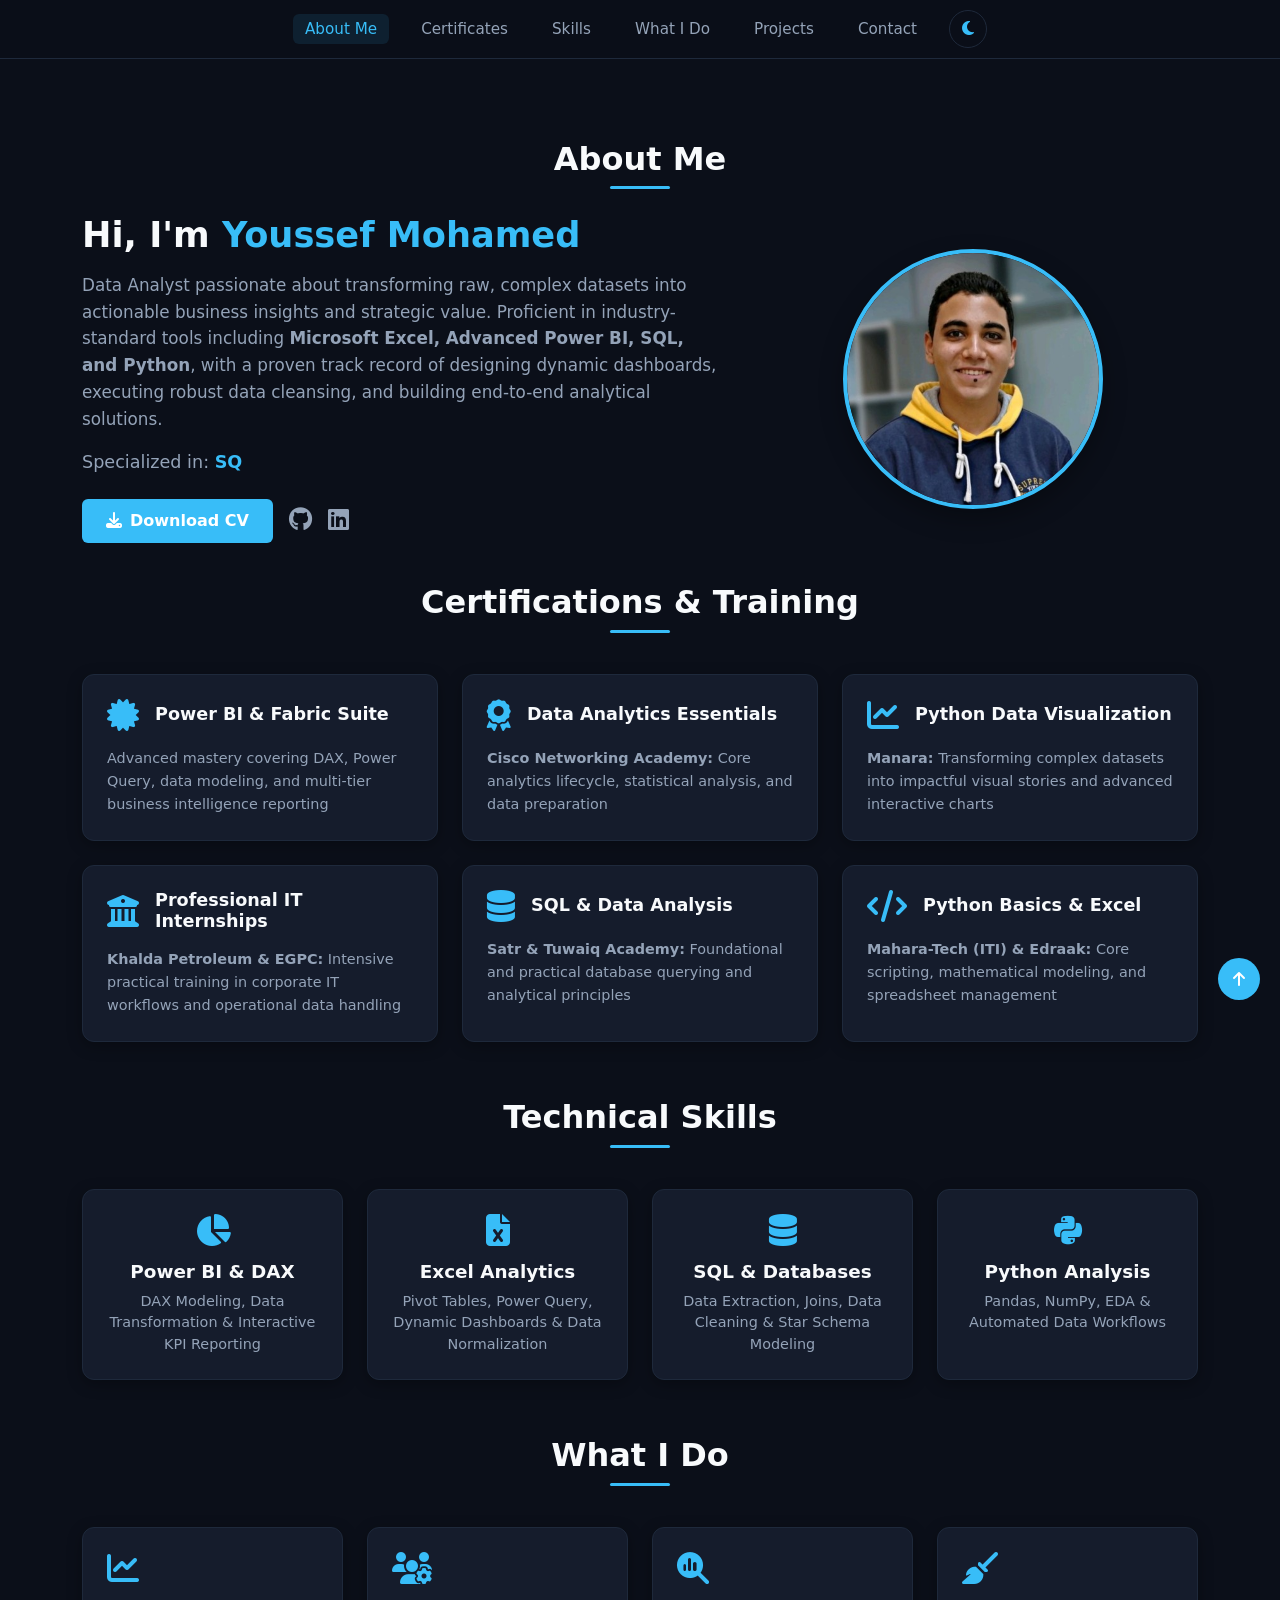
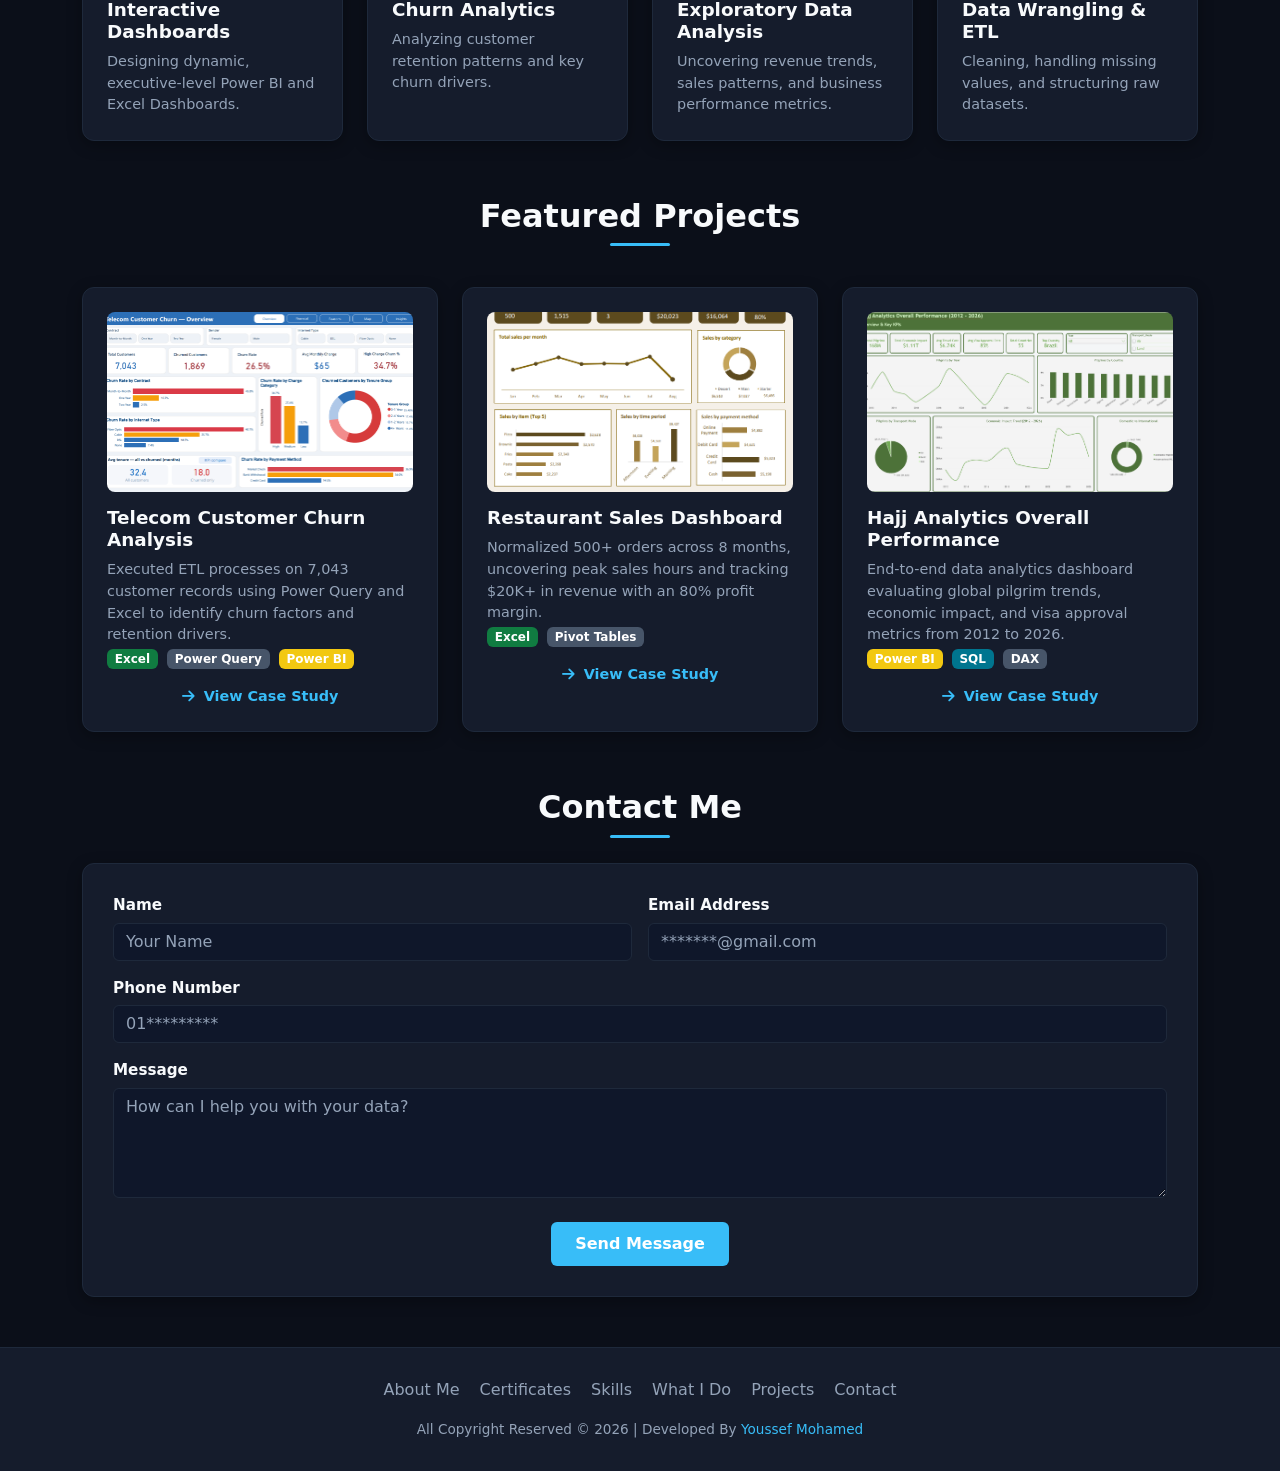
==== commit 84dea9b9: "Update print statement from 'Hello' to 'Goodbye'" ====
--- a/index.html
+++ b/index.html
@@ -27,7 +27,7 @@
                 <li><a href="#who_am_i_text" class="active who_am_i">About Me</a></li>
                 <li><a href="#certificates_text" class="cert_nav">Certificates</a></li>
                 <li><a href="#skills_text" class="skills_nav">Skills</a></li>
-                <li><a href="#services_text" class="services">Services</a></li>
+                <li><a href="#focus_text" class="services">What I Do</a></li>
                 <li><a href="#projects_text" class="projects_nav">Projects</a></li>
                 <li><a href="#contact_text" class="contact">Contact</a></li>
                 <li>
@@ -162,7 +162,7 @@
             </div>
         </div>
 
-        <h2 class="heading_text" id="services_text" data-aos="fade-down">Services</h2>
+        <h2 class="heading_text" id="focus_text" data-aos="fade-down">What I Do</h2>
         <div class="row services_section g-4 py-3" data-aos="fade-up">
             <div class="col-md-6 col-lg-3">
                 <div class="custom-card service-card">
@@ -292,7 +292,7 @@
             <li><a href="#who_am_i_text" class="who_am_i">About Me</a></li>
             <li><a href="#certificates_text" class="cert_nav">Certificates</a></li>
             <li><a href="#skills_text" class="skills_nav">Skills</a></li>
-            <li><a href="#services_text" class="services">Services</a></li>
+            <li><a href="#focus_text" class="services">What I Do</a></li>
             <li><a href="#projects_text" class="projects_nav">Projects</a></li>
             <li><a href="#contact_text" class="contact">Contact</a></li>
         </ul>
--- a/style.css
+++ b/style.css
@@ -391,7 +391,6 @@
     visibility: hidden;
 }
 
-/* حركة الدوران للـ Spinner */
 .spinner {
     width: 55px;
     height: 55px;
@@ -438,16 +437,18 @@
 }
 
 /* ==========================================
-   Certifications Section Styling
+   Certifications Section Styling (Fixed & Optimized)
    ========================================== */
 .cert-card {
     background-color: var(--bg-card) !important;
     border: 1px solid var(--border-color) !important;
     border-radius: 12px;
-    padding: 20px;
+    padding: 24px;
     height: 100%;
     box-shadow: 0 4px 15px var(--shadow-color);
     transition: transform 0.3s ease, border-color 0.3s ease;
+    display: flex;
+    flex-direction: column;
 }
 
 .cert-card:hover {
@@ -455,20 +456,27 @@
     border-color: var(--accent-color) !important;
 }
 
+.cert-card .d-flex {
+    margin-bottom: 12px;
+    align-items: center;
+}
+
 .cert-icon {
-    font-size: 1.8rem;
-    color: var(--accent-color);
+    font-size: 2rem;
+    color: var(--accent-color);
+    flex-shrink: 0;
 }
 
 .cert-card h4 {
     color: var(--text-primary) !important;
-    font-size: 1.05rem;
-    font-weight: 600;
+    font-size: 1.1rem;
+    font-weight: 600;
+    margin: 0;
 }
 
 .cert-card p {
     color: var(--text-secondary) !important;
-    font-size: 0.85rem;
-    line-height: 1.5;
+    font-size: 0.9rem;
+    line-height: 1.6;
     margin-bottom: 0;
 }
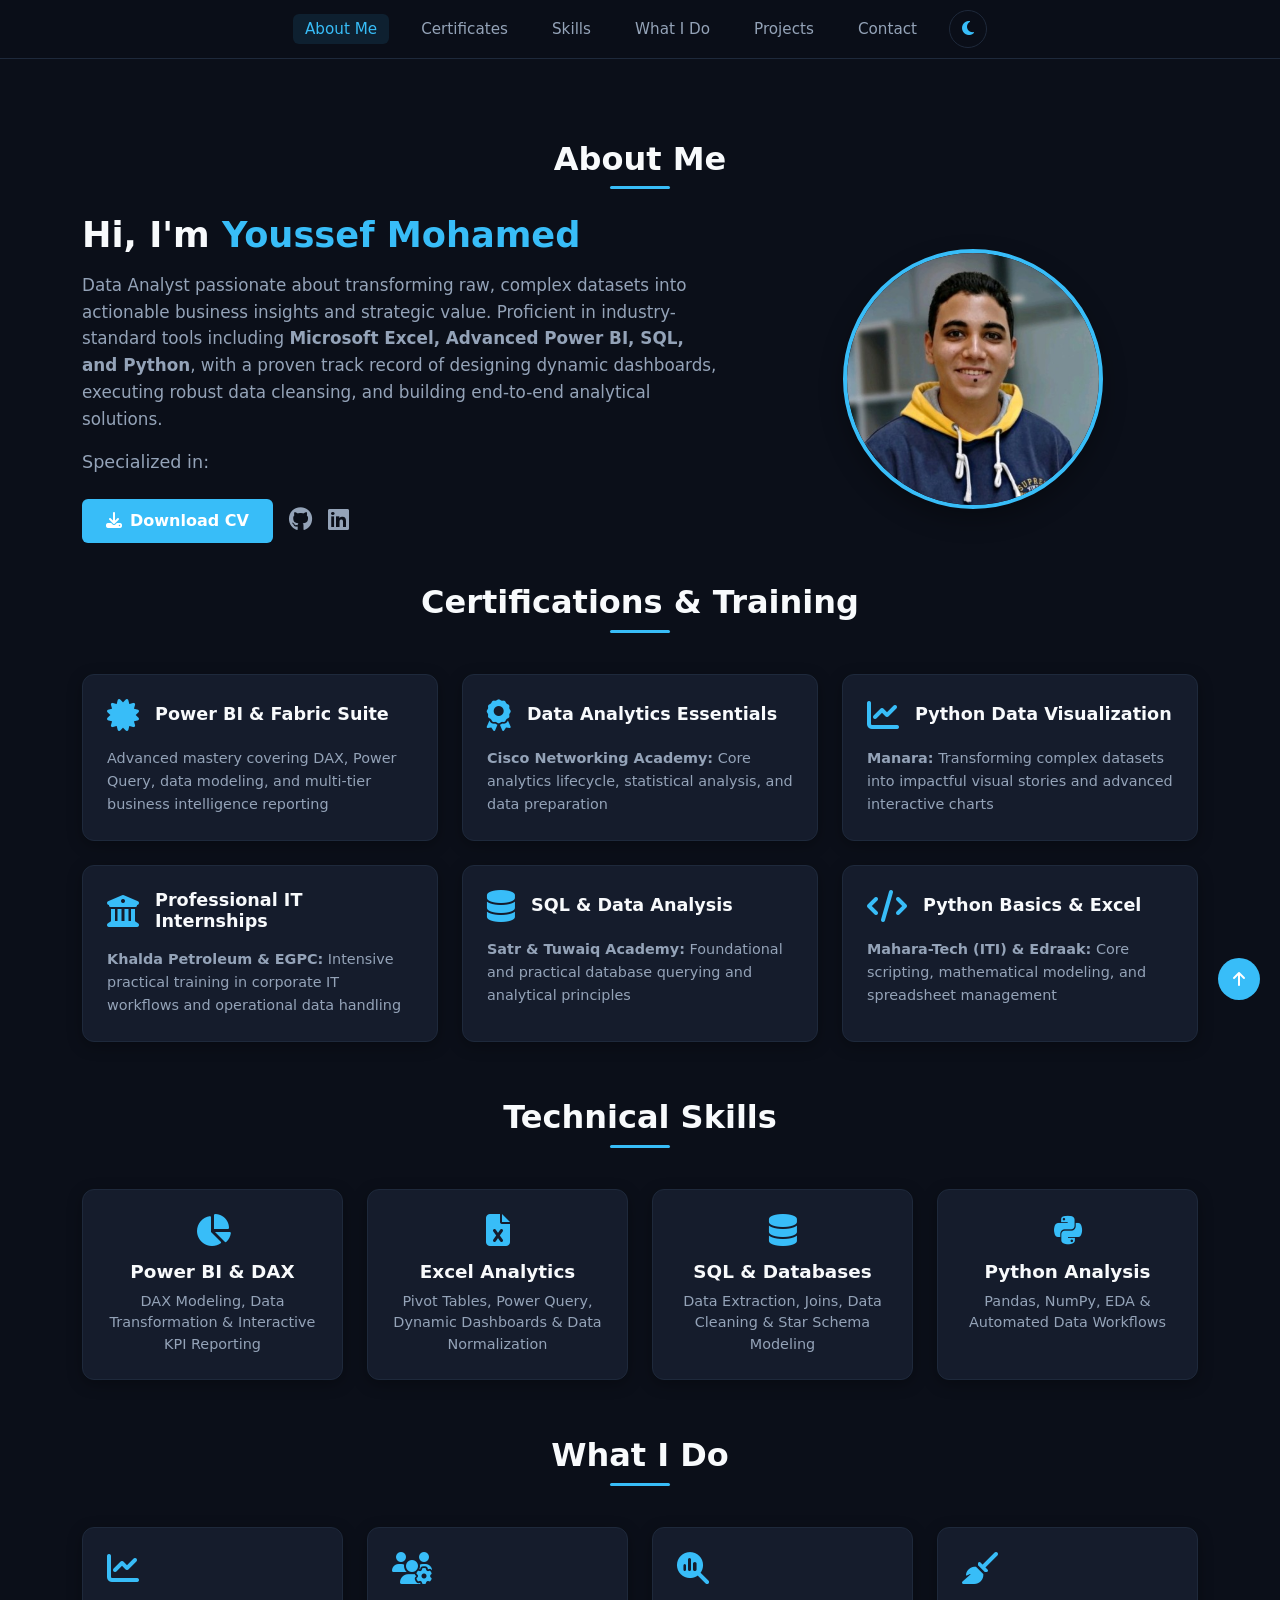
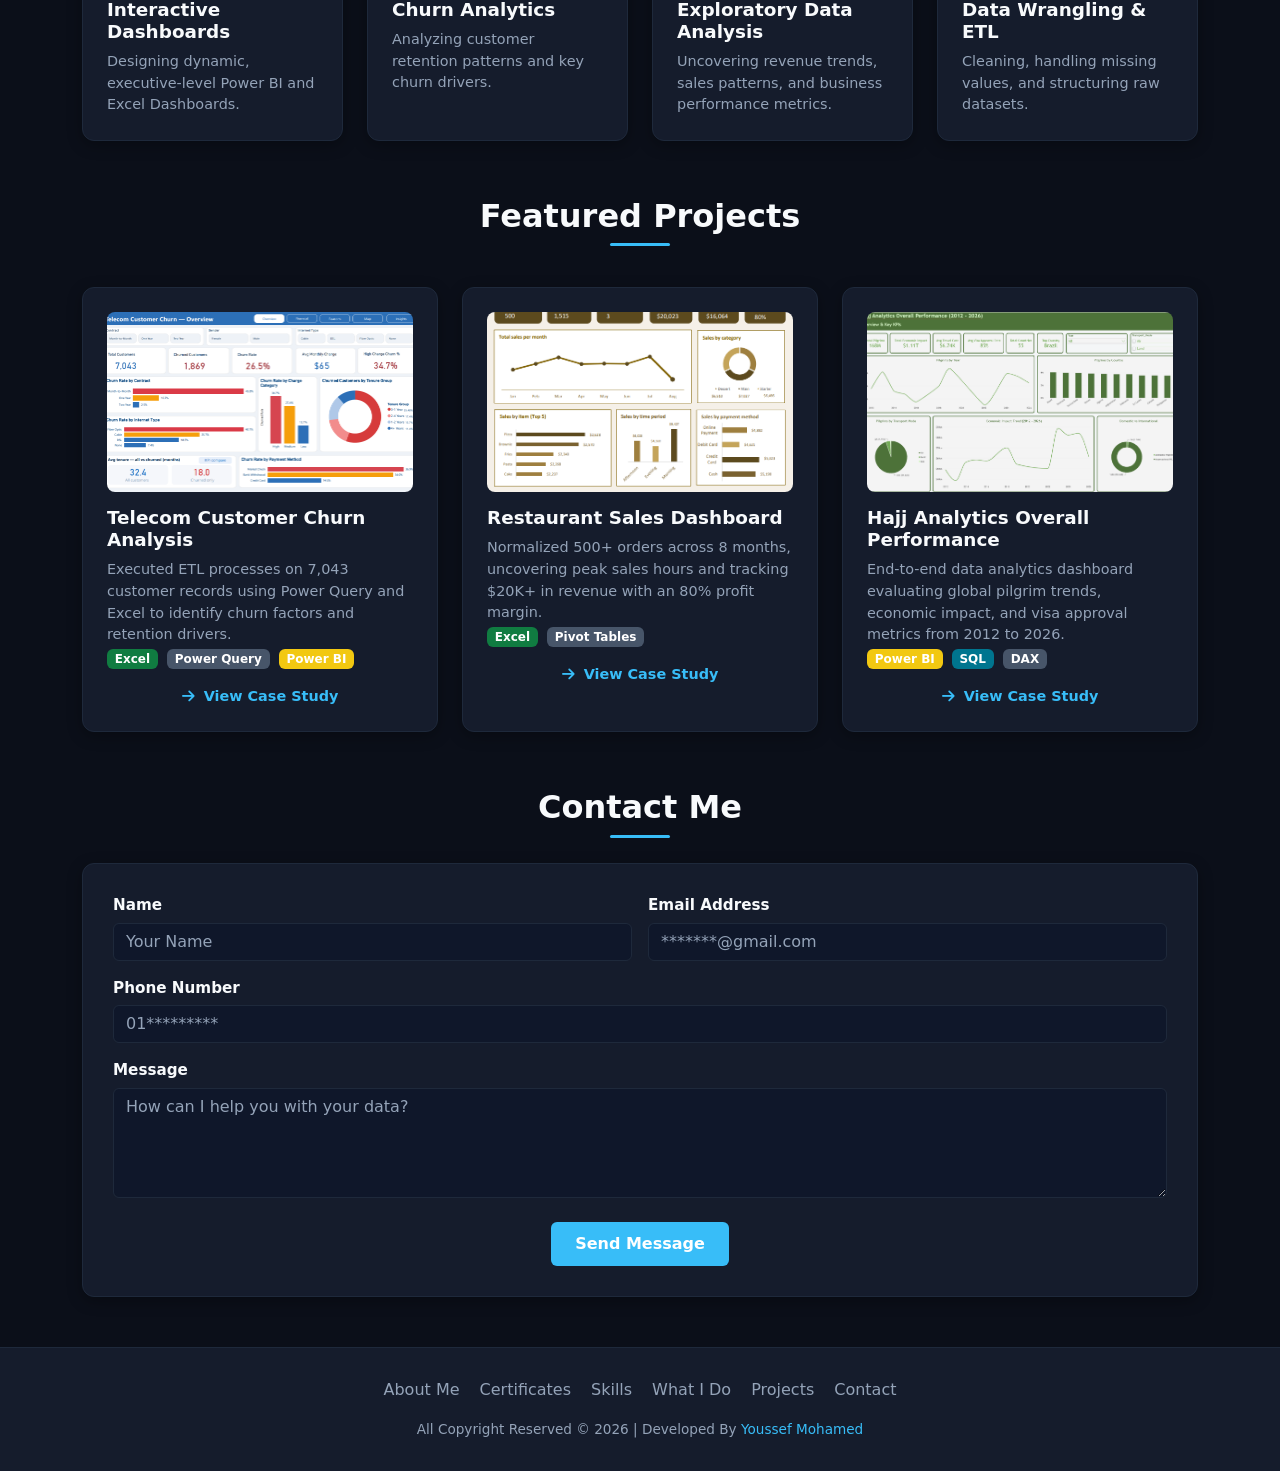
==== commit e92c55e7: "Change 'Hello World' to 'Goodbye World'" ====
--- a/index.html
+++ b/index.html
@@ -27,7 +27,7 @@
                 <li><a href="#who_am_i_text" class="active who_am_i">About Me</a></li>
                 <li><a href="#certificates_text" class="cert_nav">Certificates</a></li>
                 <li><a href="#skills_text" class="skills_nav">Skills</a></li>
-                <li><a href="#focus_text" class="services">What I Do</a></li>
+                <li><a href="#focus_text" class="what_i_do">What I Do</a></li>
                 <li><a href="#projects_text" class="projects_nav">Projects</a></li>
                 <li><a href="#contact_text" class="contact">Contact</a></li>
                 <li>
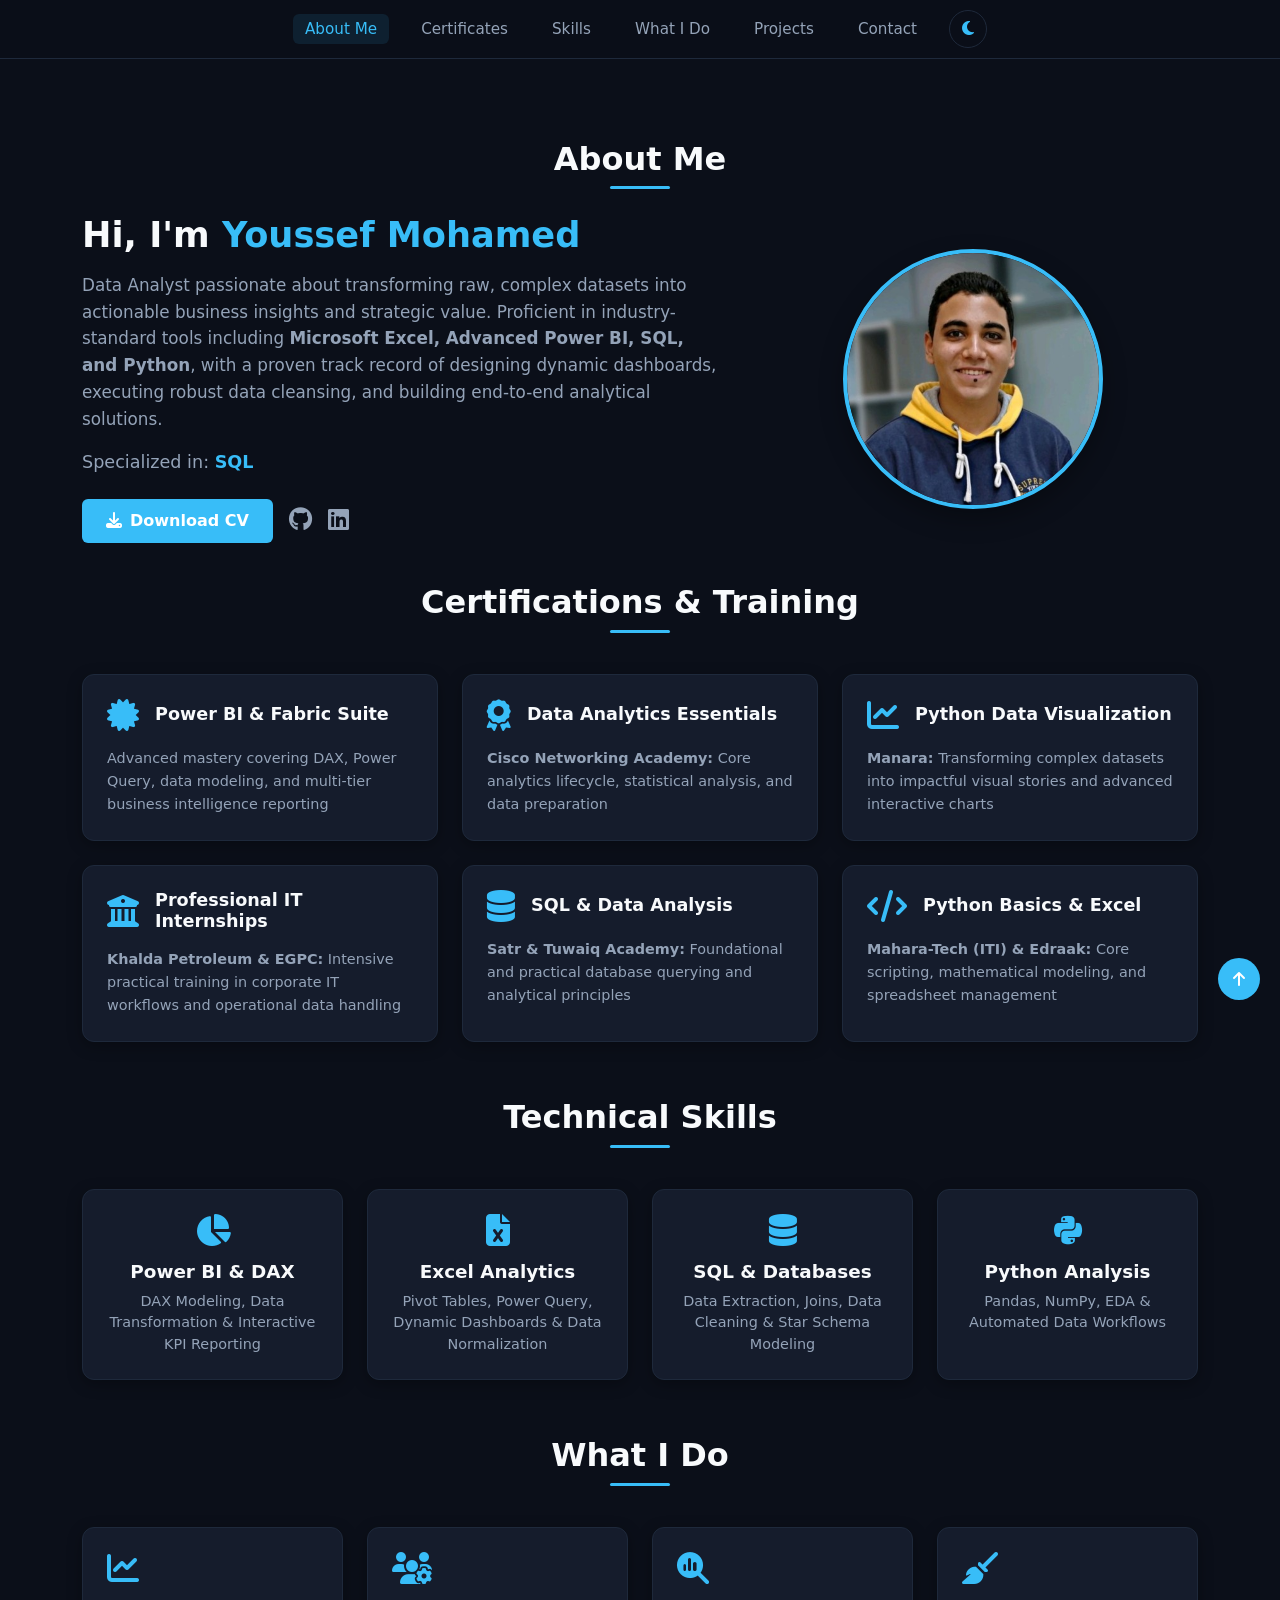
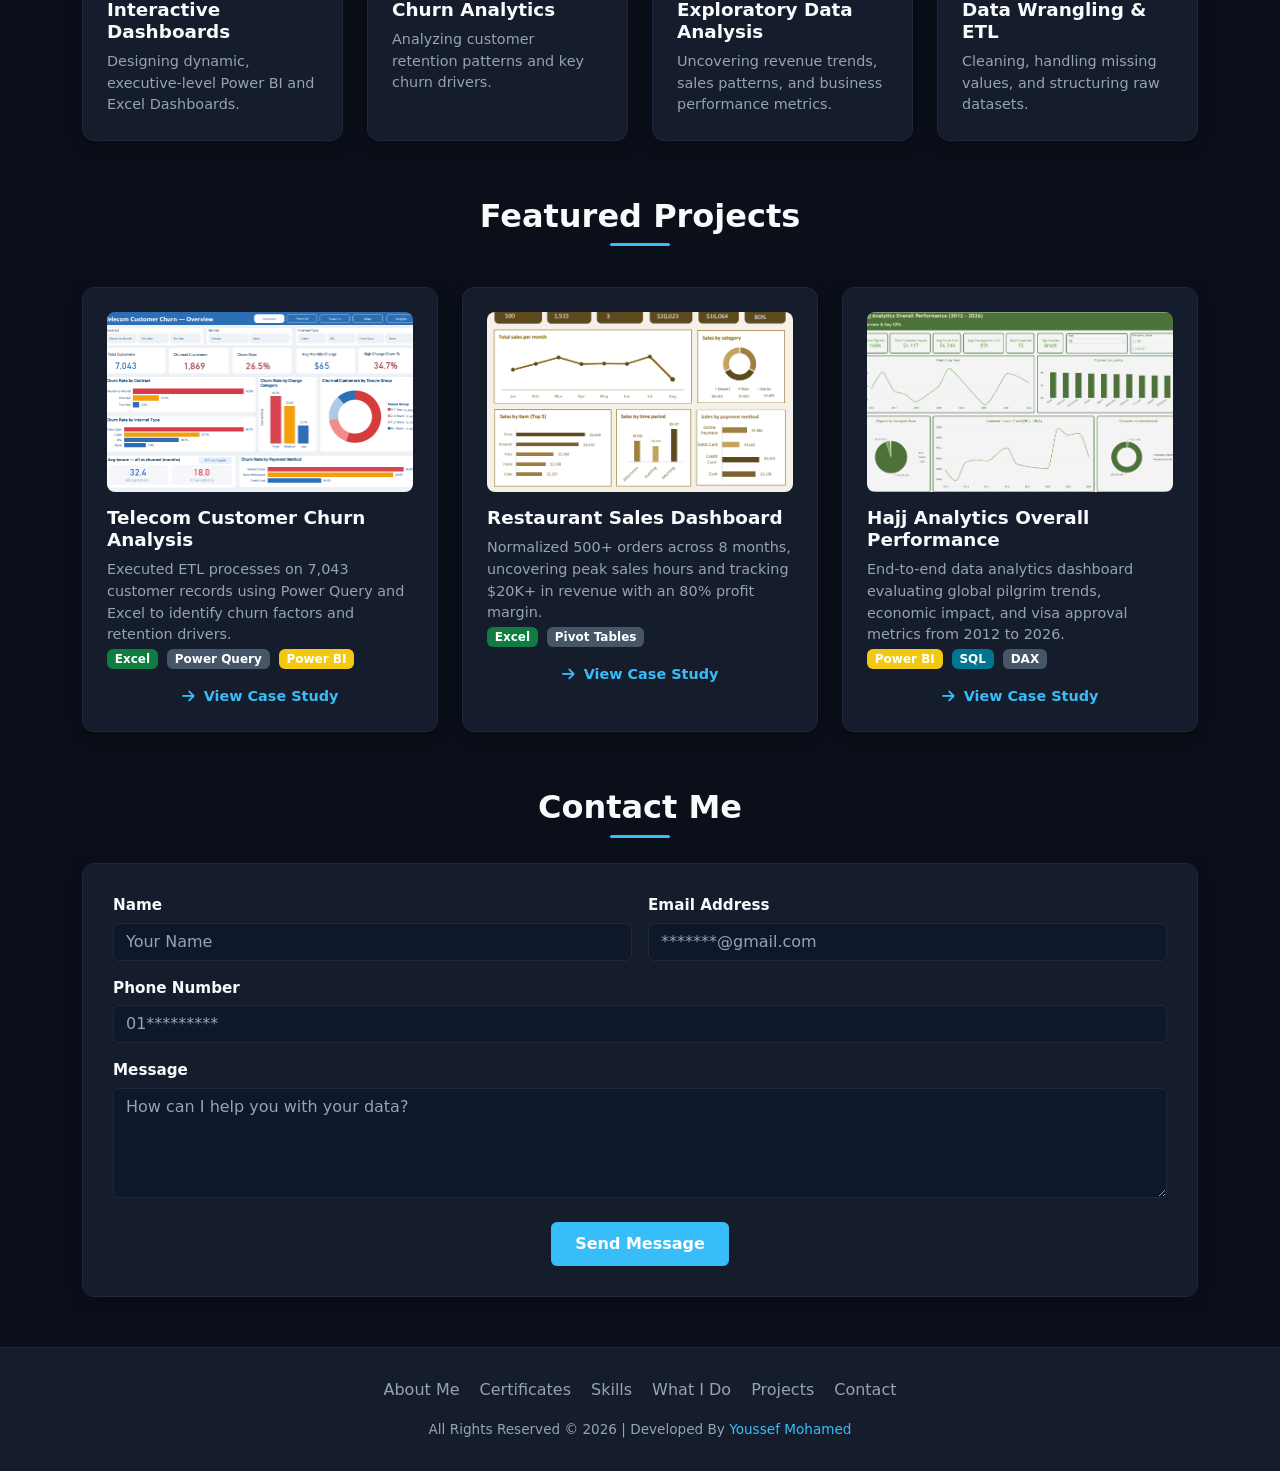
==== commit c6690cf6: "Update index.html" ====
--- a/index.html
+++ b/index.html
@@ -53,7 +53,7 @@
                 </div>
 
                 <div class="d-flex align-items-center gap-3 flex-wrap">
-                    <a href="Files/Youssef_Mohamed_Data_Analyst_CV.pdf" download class="submit-btn text-decoration-none d-inline-block text-center">
+                    <a href="Youssef_Mohamed_Data_Analyst_CV.pdf" download class="submit-btn text-decoration-none d-inline-block text-center">
                         <i class="fa-solid fa-download me-2"></i>Download CV
                     </a>
                     <a href="https://github.com/Youssefmohamed18" target="_blank" class="social-link-btn" title="GitHub Profile">
@@ -296,7 +296,7 @@
             <li><a href="#projects_text" class="projects_nav">Projects</a></li>
             <li><a href="#contact_text" class="contact">Contact</a></li>
         </ul>
-        <span>All Copyright Reserved ©️ 2026 | Developed By <a href="https://github.com/Youssefmohamed18" target="_blank">Youssef Mohamed</a></span>
+        <span>All Rights Reserved ©️ 2026 | Developed By <a href="https://github.com/Youssefmohamed18" target="_blank">Youssef Mohamed</a></span>
     </footer>
 
     <script src="https://unpkg.com/aos@2.3.1/dist/aos.js"></script>
